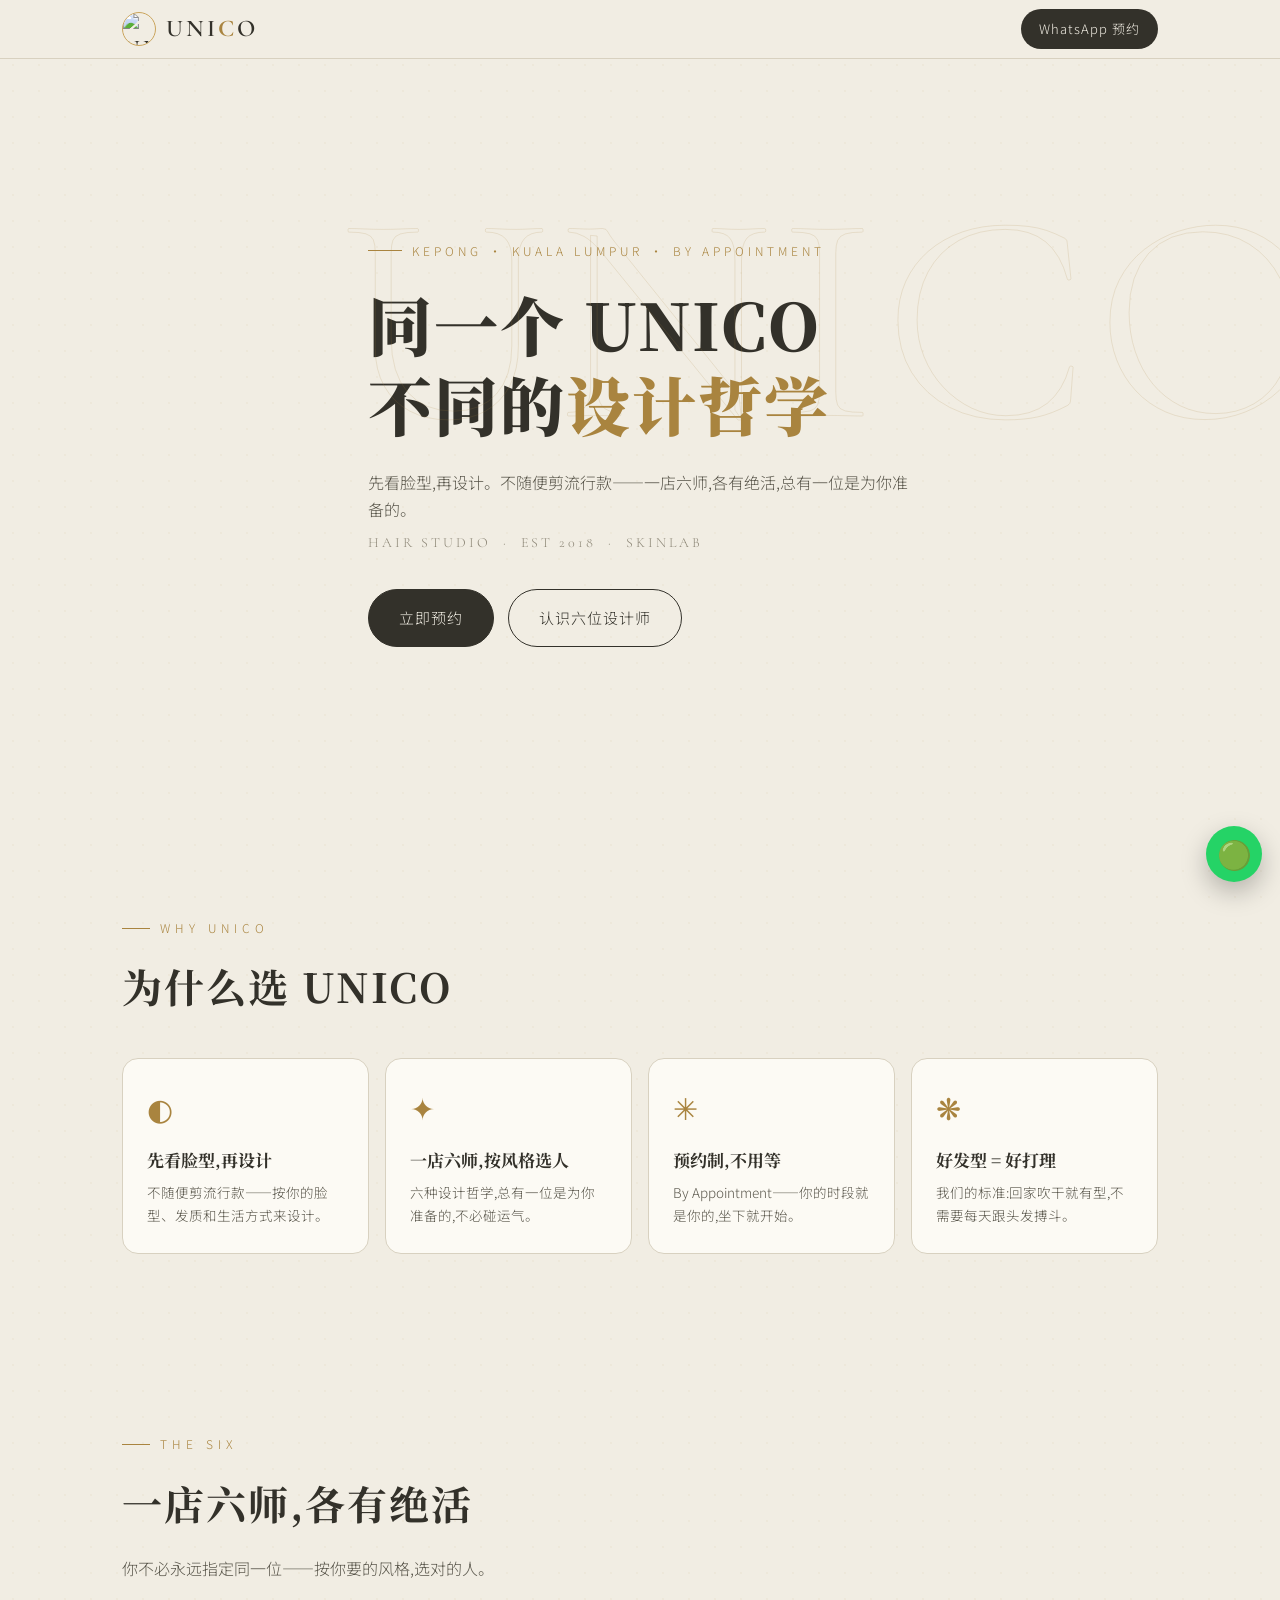
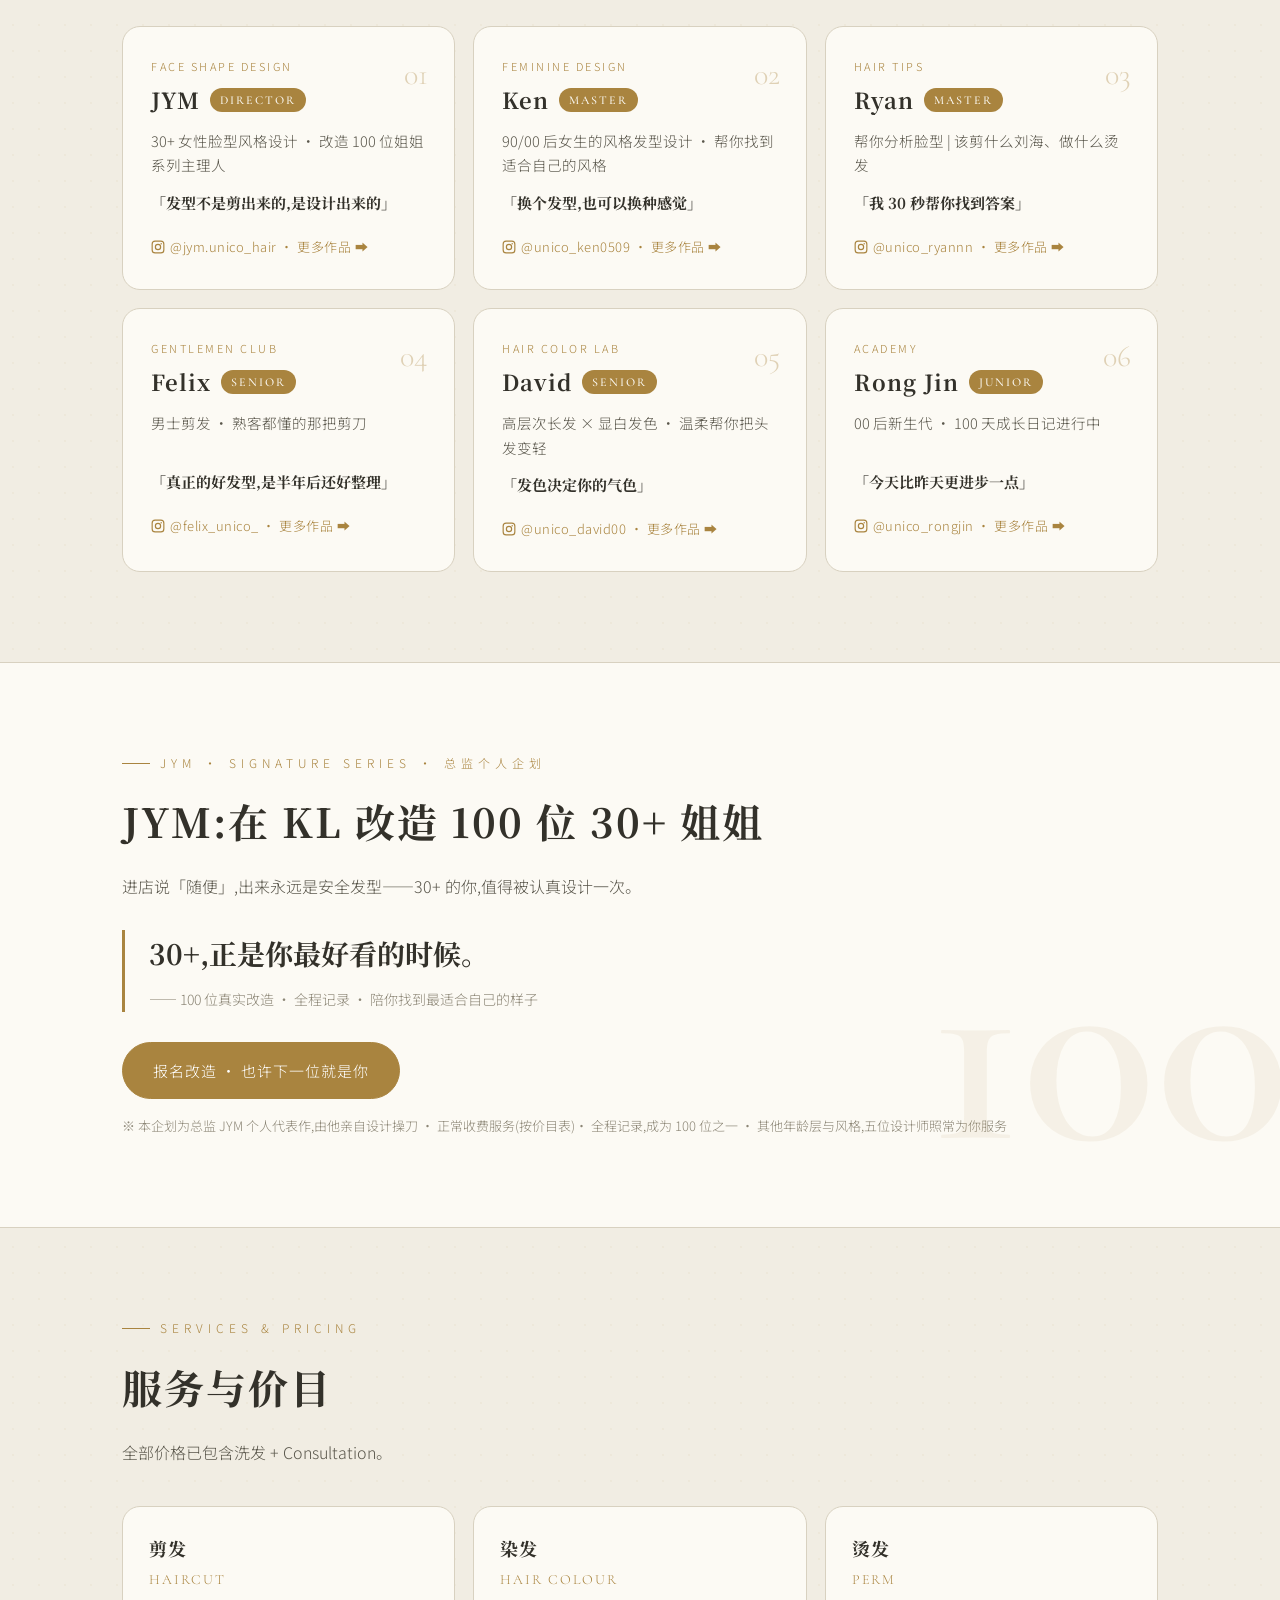
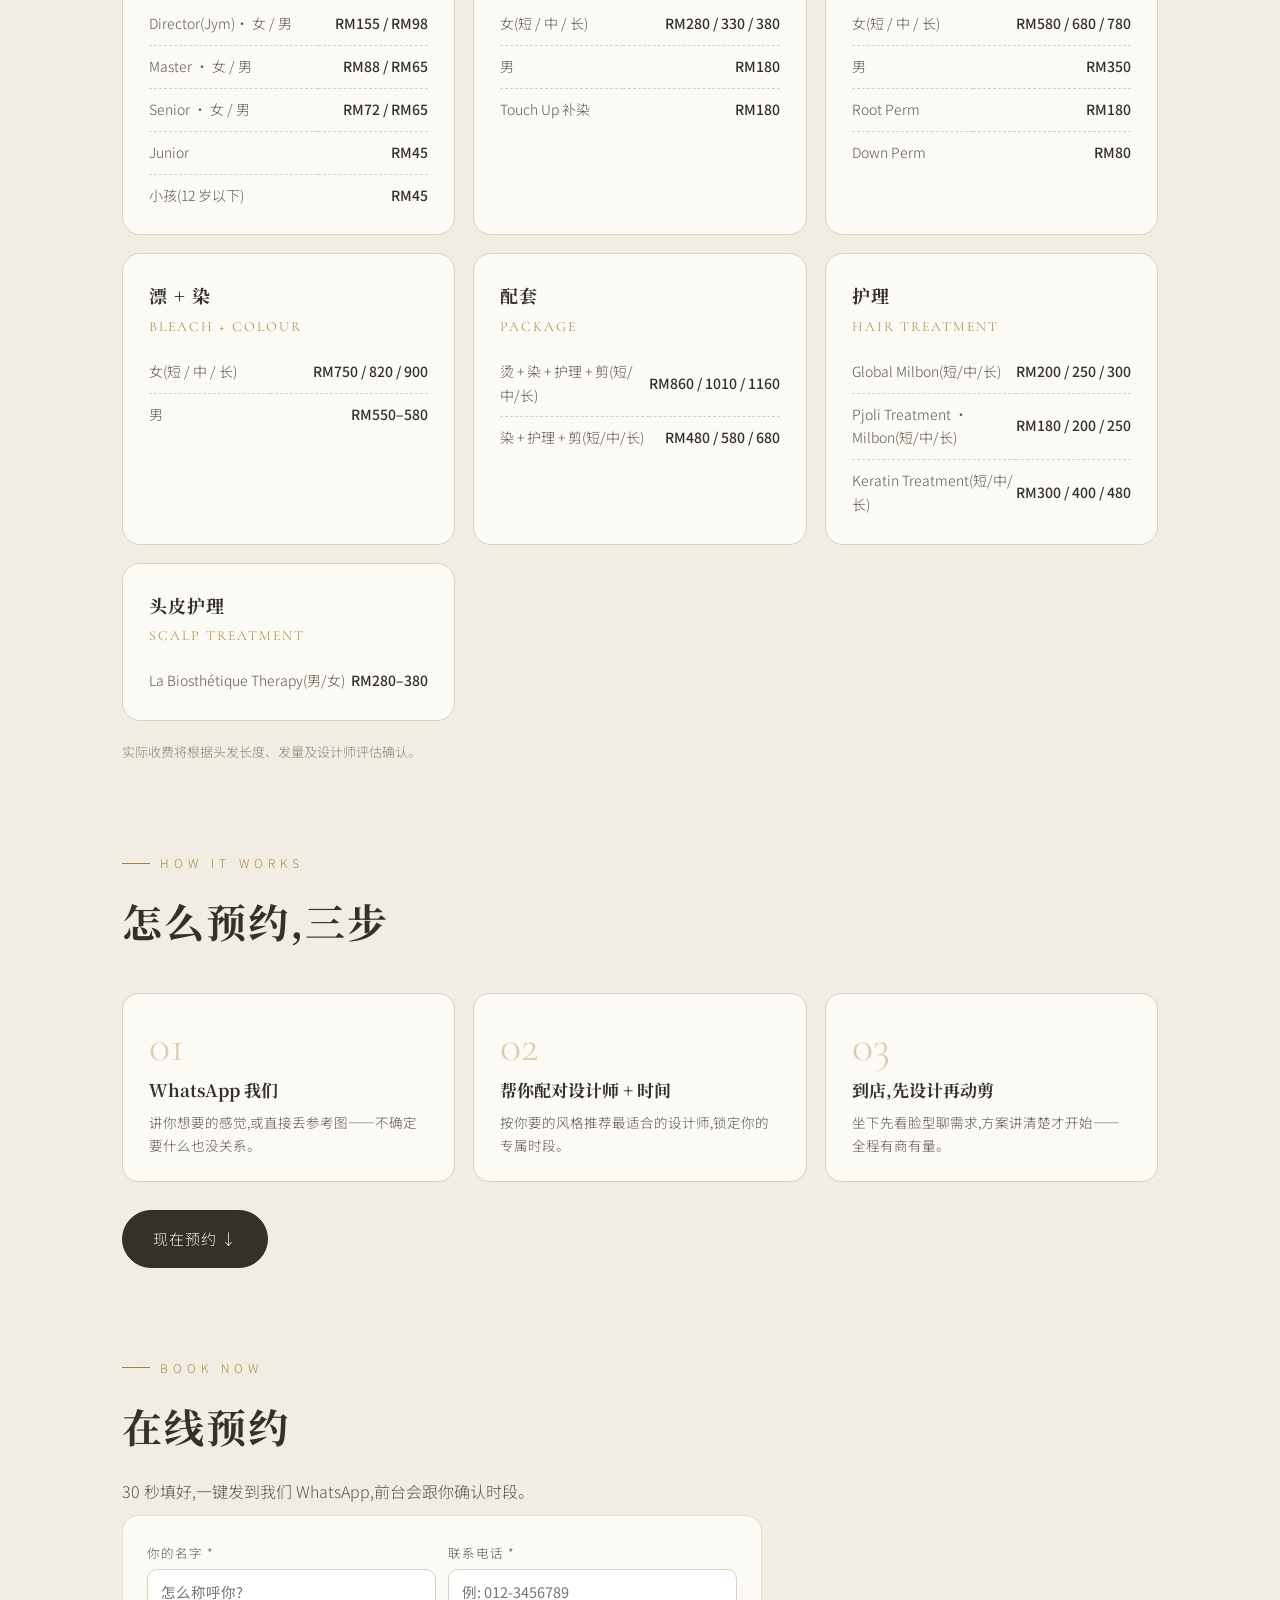
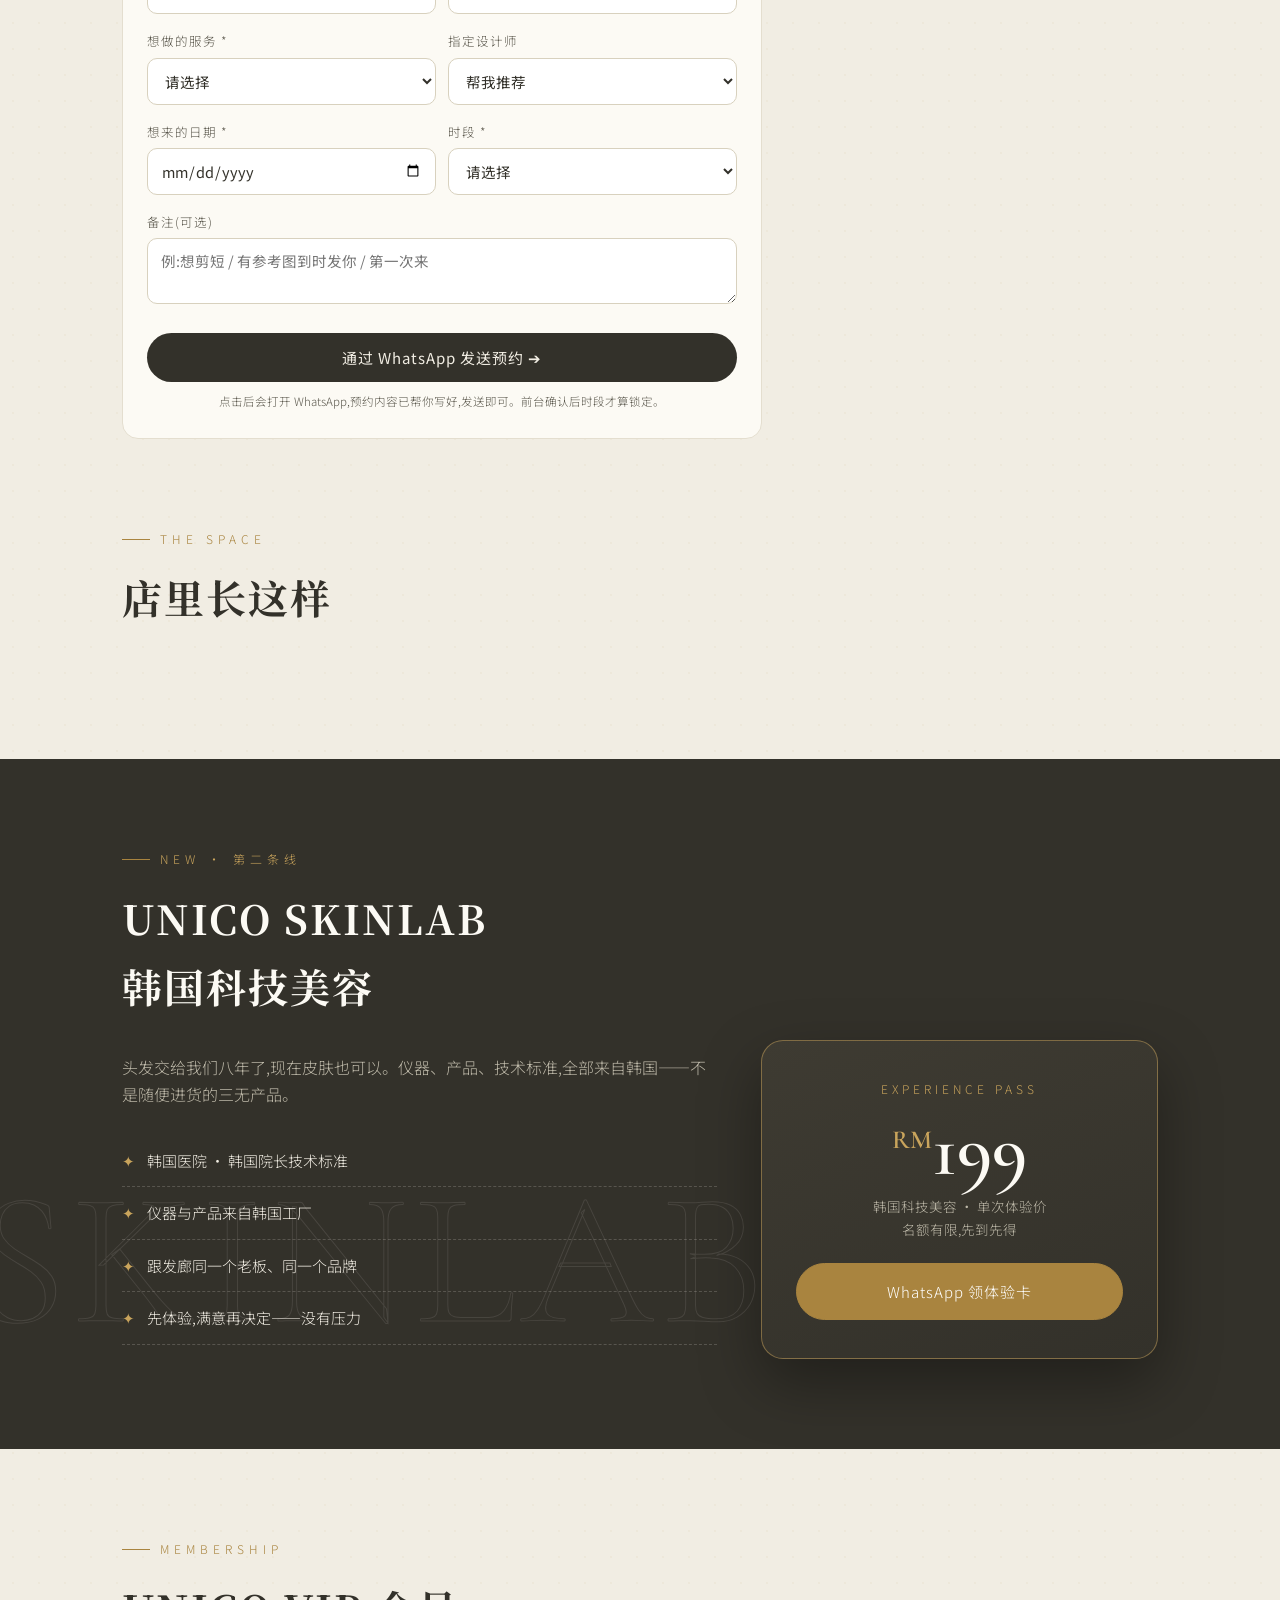
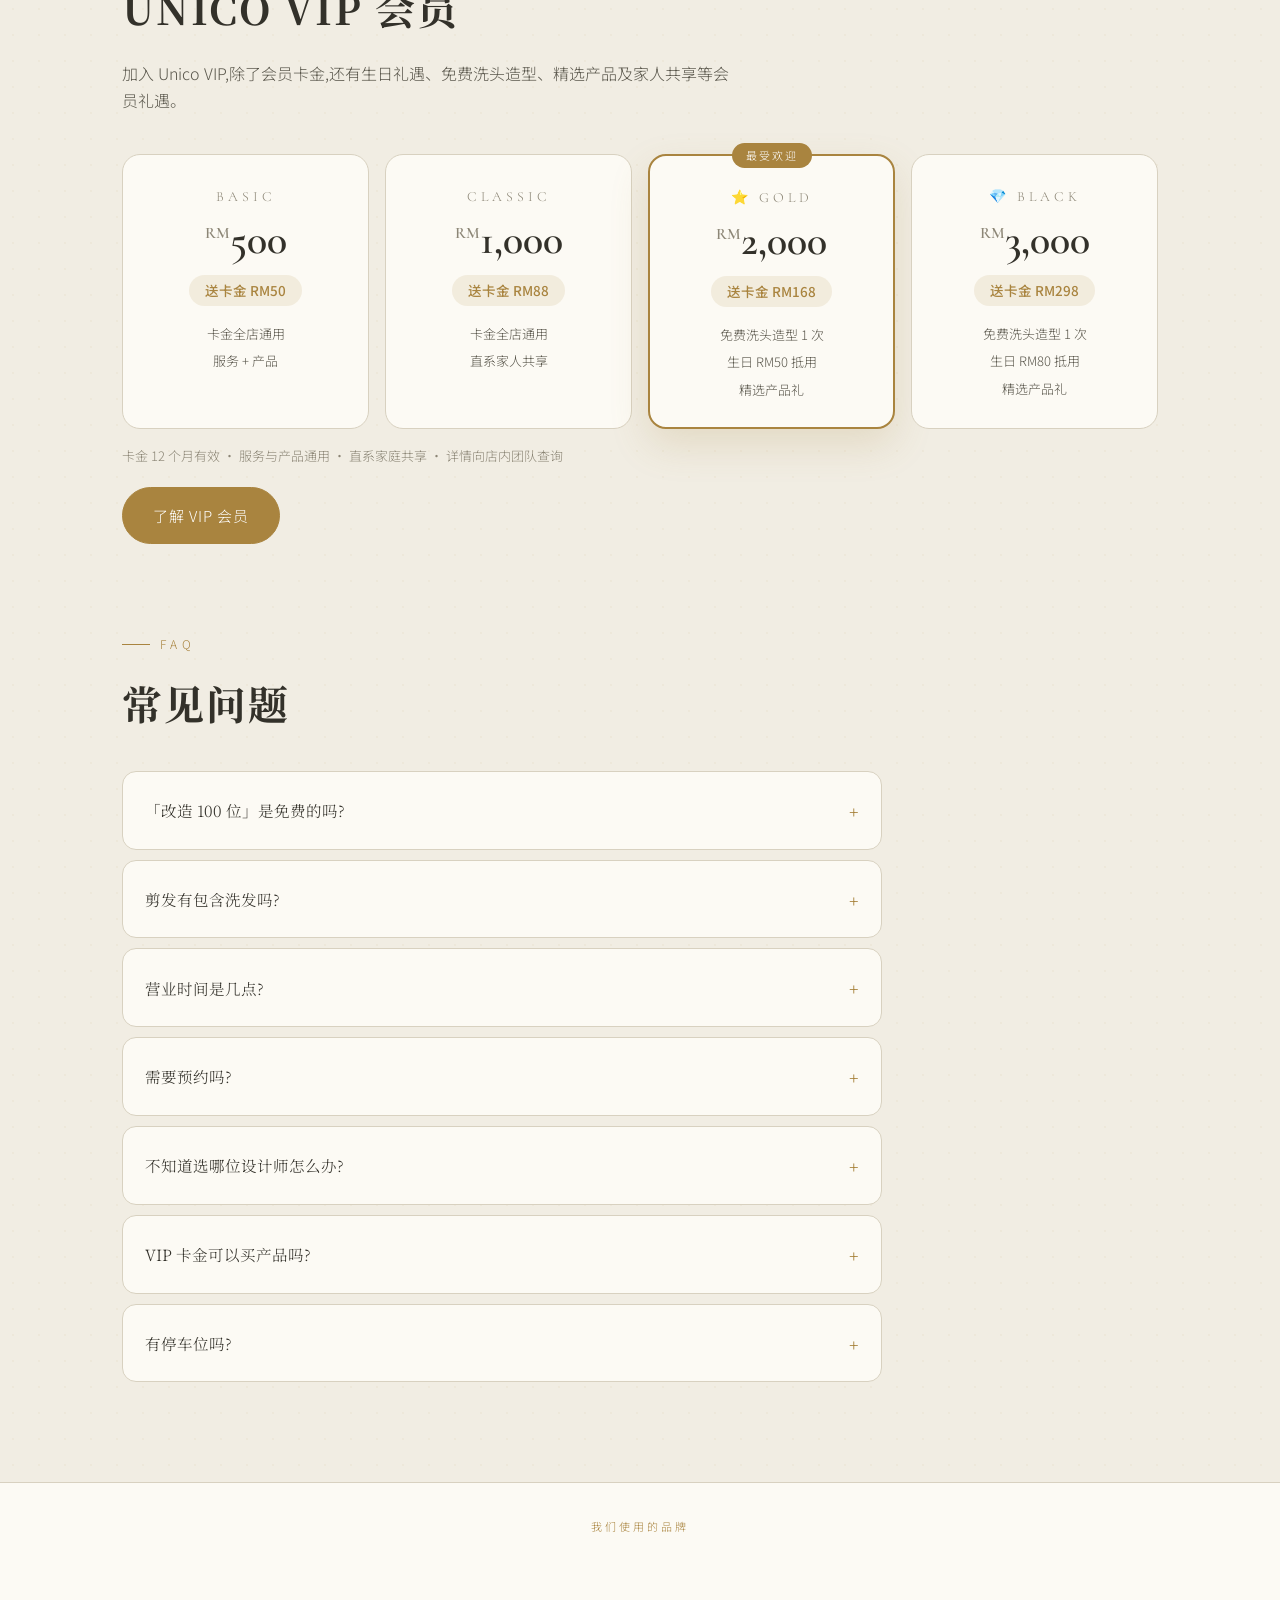
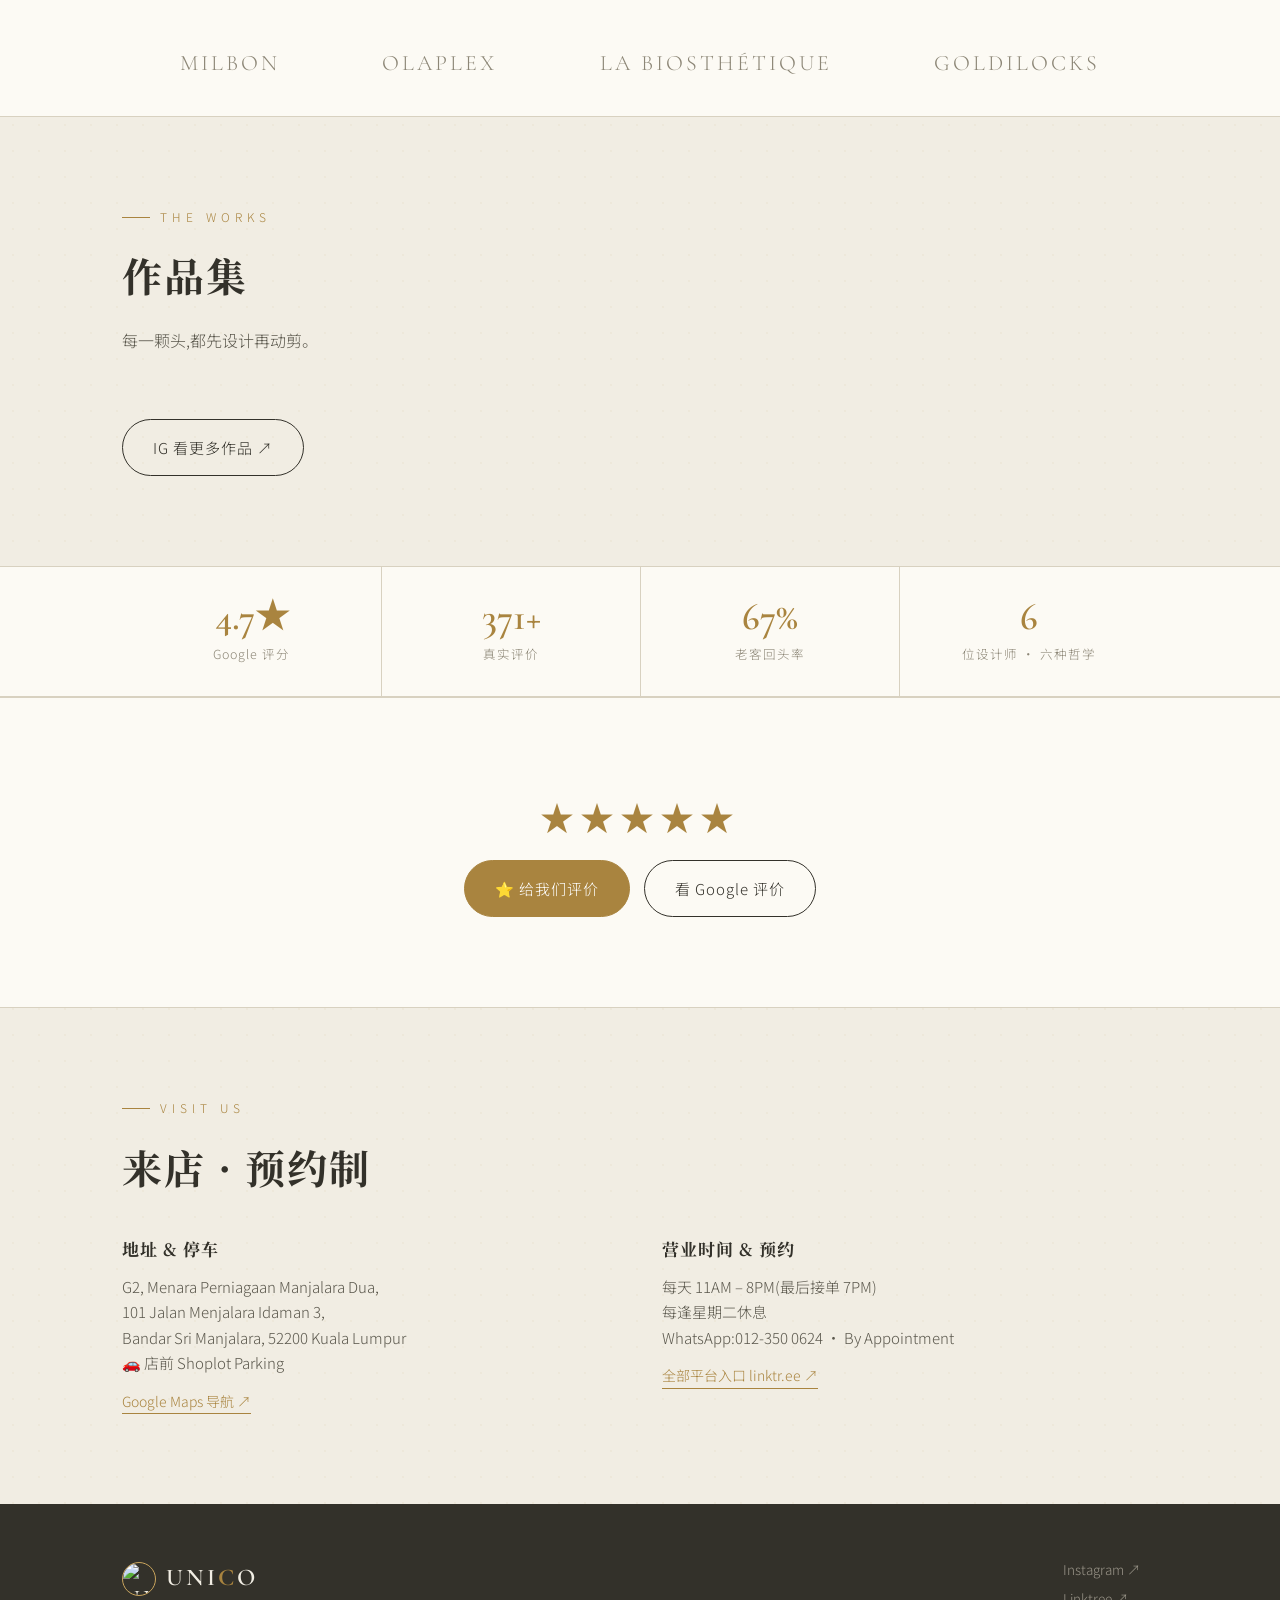
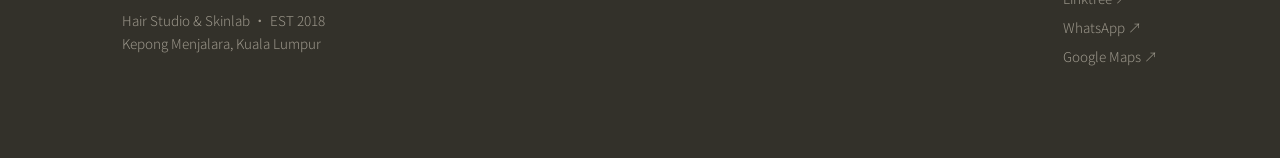
==== review/index.html @ acc08367 "Add review redirect page" ====
<!DOCTYPE html>
<html lang="zh">
<head>
<meta charset="UTF-8">
<meta name="viewport" content="width=device-width, initial-scale=1.0">
<title>UNICO Hair Studio | Kepong Menjalara Hair Salon · 脸型风格设计沙龙</title>
<meta name="description" content="Kepong Menjalara 预约制 Hair Salon——剪发、染发、烫发、头皮护理、脸型风格设计。一店六师·Google 4.7★ 371+ 评价·UNICO SKINLAB 韩国科技美容。WhatsApp 预约 012-350 0624。">
<link rel="canonical" href="https://unicohairkl.com/">
<meta property="og:type" content="website">
<meta property="og:title" content="UNICO Hair Studio · KL Kepong 脸型风格设计沙龙">
<meta property="og:description" content="Kepong Menjalara 预约制 Hair Salon·一店六师·先看脸型再设计。Google 4.7★ 371+ 评价。">
<meta property="og:url" content="https://unicohairkl.com/">
<meta property="og:image" content="https://unicohairkl.com/img/store.jpg">
<script type="application/ld+json">
{
  "@context": "https://schema.org",
  "@type": "HairSalon",
  "name": "UNICO Hair Studio (Kepong Menjalara)",
  "url": "https://unicohairkl.com/",
  "image": "https://unicohairkl.com/img/store.jpg",
  "telephone": "+60123500624",
  "priceRange": "RM45–RM1160",
  "address": {
    "@type": "PostalAddress",
    "streetAddress": "G2, Menara Perniagaan Manjalara Dua, 101 Jalan Menjalara Idaman 3, Bandar Sri Manjalara",
    "addressLocality": "Kuala Lumpur",
    "postalCode": "52200",
    "addressCountry": "MY"
  },
  "hasMap": "https://maps.google.com/?cid=4850923623820414612",
  "openingHoursSpecification": [
    {"@type": "OpeningHoursSpecification", "dayOfWeek": ["Monday","Wednesday","Thursday","Friday","Saturday","Sunday"], "opens": "11:00", "closes": "20:00"}
  ],
  "sameAs": [
    "https://instagram.com/unico_hairstudio",
    "https://linktr.ee/unicohairstudio",
    "https://www.facebook.com/profile.php?id=61580668403640"
  ]
}
</script>

<!-- Meta Pixel: jiajia / ID 2360374390980430 -->
<script>
!function(f,b,e,v,n,t,s)
{if(f.fbq)return;n=f.fbq=function(){n.callMethod?
n.callMethod.apply(n,arguments):n.queue.push(arguments)};
if(!f._fbq)f._fbq=n;n.push=n;n.loaded=!0;n.version='2.0';
n.queue=[];t=b.createElement(e);t.async=!0;
t.src=v;s=b.getElementsByTagName(e)[0];
s.parentNode.insertBefore(t,s)}(window,document,'script',
'https://connect.facebook.net/en_US/fbevents.js');
fbq('init','2360374390980430');
fbq('track','PageView');
</script>
<noscript><img loading="lazy" decoding="async" height="1" width="1" style="display:none"
src="https://www.facebook.com/tr?id=2360374390980430&ev=PageView&noscript=1"
alt=""></noscript>

<link rel="icon" type="image/png" href="img/logo.png">
<link rel="preconnect" href="https://fonts.googleapis.com">
<link href="https://fonts.googleapis.com/css2?family=Cormorant+Garamond:wght@400;500;600&family=Noto+Serif+SC:wght@500;700;900&family=Noto+Sans+SC:wght@300;400;500;700&display=swap" rel="stylesheet">
<style>
:root{
  --cream:#F1EDE3; --paper:#FCFAF4; --ink:#33312A; --ink2:#5A574C;
  --gold:#A9843F; --gold-l:#C9A45C; --terra:#B0672E; --plum:#7C3352;
  --line:#D8D1C0; --grey:#8C8676;
}
*{margin:0;padding:0;box-sizing:border-box}
html{scroll-behavior:smooth}
body{font-family:'Noto Sans SC',sans-serif;background:var(--cream);color:var(--ink);line-height:1.7;font-weight:300;
  background-image:radial-gradient(rgba(169,132,63,.05) 1px, transparent 1px);background-size:26px 26px}
.serif{font-family:'Noto Serif SC',serif}
.en{font-family:'Cormorant Garamond',serif}
a{color:inherit;text-decoration:none}
img{max-width:100%}
.wrap{max-width:1080px;margin:0 auto;padding:0 22px}

/* top bar */
.bar{position:fixed;top:0;left:0;right:0;z-index:50;background:rgba(241,237,227,.92);backdrop-filter:blur(8px);border-bottom:1px solid var(--line)}
.bar .wrap{display:flex;align-items:center;justify-content:space-between;height:58px}
.logo{display:flex;align-items:center;gap:10px;font-family:'Cormorant Garamond',serif;font-size:24px;letter-spacing:3px;font-weight:600}
.logo b{color:var(--gold)}
.logo img{width:34px;height:34px;border-radius:50%;border:1px solid var(--gold-l)}
.bar a.cta{background:var(--ink);color:var(--cream);padding:9px 18px;border-radius:999px;font-size:13px;letter-spacing:1px;transition:.2s}
.bar a.cta:hover{background:var(--gold);color:#fff}

/* hero */
.hero{min-height:92vh;display:flex;align-items:center;padding:120px 0 70px;position:relative;overflow:hidden}
.hero:before{content:"UNICO";position:absolute;right:-4%;top:8%;font-family:'Cormorant Garamond',serif;font-size:min(26vw,300px);
  color:transparent;-webkit-text-stroke:1px rgba(169,132,63,.16);letter-spacing:6px;pointer-events:none}
.kicker{display:inline-flex;align-items:center;gap:10px;font-size:12px;letter-spacing:4px;color:var(--gold);text-transform:uppercase;margin-bottom:22px}
.kicker:before{content:"";width:34px;height:1px;background:var(--gold)}
h1{font-family:'Noto Serif SC',serif;font-weight:900;font-size:clamp(34px,6.4vw,64px);line-height:1.25;letter-spacing:2px}
h1 em{font-style:normal;color:var(--gold);position:relative}
.hero p.sub{margin:26px 0 8px;font-size:16px;color:var(--ink2);max-width:34em}
.hero .est{font-family:'Cormorant Garamond',serif;letter-spacing:3px;color:var(--grey);font-size:14px;margin-bottom:34px}
.btns{display:flex;gap:14px;flex-wrap:wrap}
.btn{display:inline-flex;align-items:center;gap:8px;padding:15px 30px;border-radius:999px;font-size:15px;letter-spacing:1px;transition:.2s;border:1px solid var(--ink)}
.btn.solid{background:var(--ink);color:var(--cream)}
.btn.solid:hover{background:var(--gold);border-color:var(--gold);color:#fff;transform:translateY(-2px)}
.btn.ghost:hover{background:var(--ink);color:var(--cream)}
.btn.gold{background:var(--gold);border-color:var(--gold);color:#fff}
.btn.gold:hover{background:var(--terra);border-color:var(--terra);transform:translateY(-2px)}

/* stats */
.stats{border-top:1px solid var(--line);border-bottom:1px solid var(--line);background:var(--paper)}
.stats .wrap{display:grid;grid-template-columns:repeat(4,1fr);text-align:center}
.stat{padding:30px 8px}
.stat+.stat{border-left:1px solid var(--line)}
.stat b{display:block;font-family:'Cormorant Garamond',serif;font-size:38px;font-weight:600;color:var(--gold);line-height:1.1}
.stat span{font-size:12.5px;color:var(--grey);letter-spacing:1px}

/* sections */
section{padding:90px 0}
.sec-tag{font-size:12px;letter-spacing:5px;color:var(--gold);text-transform:uppercase;margin-bottom:14px;display:flex;align-items:center;gap:10px}
.sec-tag:before{content:"";width:28px;height:1px;background:var(--gold)}
h2{font-family:'Noto Serif SC',serif;font-weight:700;font-size:clamp(26px,4vw,40px);letter-spacing:2px;margin-bottom:18px}
.lead{color:var(--ink2);max-width:38em}

/* 100 challenge */
.challenge{background:var(--paper);border-top:1px solid var(--line);border-bottom:1px solid var(--line);position:relative;overflow:hidden}
.challenge:after{content:"100";position:absolute;right:-10px;bottom:-60px;font-family:'Cormorant Garamond',serif;font-size:280px;color:rgba(169,132,63,.08);font-weight:600;pointer-events:none}
.quote{font-family:'Noto Serif SC',serif;font-size:clamp(20px,3vw,28px);font-weight:700;line-height:1.7;border-left:3px solid var(--gold);padding-left:24px;margin:30px 0;max-width:30em}
.quote small{display:block;margin-top:10px;font-family:'Noto Sans SC',sans-serif;font-weight:300;font-size:14px;color:var(--grey)}

/* team */
.grid{display:grid;grid-template-columns:repeat(auto-fit,minmax(300px,1fr));gap:18px;margin-top:44px}
.card{background:var(--paper);border:1px solid var(--line);border-radius:18px;padding:30px 28px;position:relative;transition:.25s}
.card:hover{transform:translateY(-4px);box-shadow:0 14px 34px rgba(51,49,42,.10);border-color:var(--gold-l)}
.card .num{position:absolute;top:22px;right:26px;font-family:'Cormorant Garamond',serif;font-size:30px;color:rgba(169,132,63,.35)}
.card .lab{font-size:11px;letter-spacing:2.5px;color:var(--gold);text-transform:uppercase;margin-bottom:6px}
.card h3{font-family:'Noto Serif SC',serif;font-size:22px;letter-spacing:1px;margin-bottom:10px;display:flex;align-items:center;gap:10px}
.card h3 .role{font-family:'Cormorant Garamond',serif;font-size:12px;letter-spacing:2px;color:var(--paper);background:var(--gold);padding:2px 10px;border-radius:999px;font-weight:500}
.card p.say{font-size:14.5px;color:var(--ink2);min-height:3.2em}
.card .sig{font-family:'Noto Serif SC',serif;font-size:15px;font-weight:700;margin:12px 0 16px}
.card .sig:before{content:"「"}.card .sig:after{content:"」"}
.card a.ig{font-size:13px;color:var(--gold);letter-spacing:.5px;border-bottom:1px solid transparent}
.card a.ig:hover{border-color:var(--gold)}

/* skinlab */
.skinlab{background:var(--ink);color:var(--cream);position:relative;overflow:hidden}
.skinlab:before{content:"SKINLAB";position:absolute;left:-2%;bottom:4%;font-family:'Cormorant Garamond',serif;font-size:min(20vw,190px);color:transparent;-webkit-text-stroke:1px rgba(252,250,244,.10);letter-spacing:6px}
.skinlab .sec-tag{color:var(--gold-l)}
.skinlab h2{color:var(--paper)}
.skinlab .lead{color:#BDB8A8}
.sk-flex{display:grid;grid-template-columns:1.2fr .8fr;gap:44px;align-items:center;margin-top:20px}
.sk-points{list-style:none;margin-top:26px}
.sk-points li{padding:13px 0;border-bottom:1px dashed rgba(252,250,244,.18);font-size:15px;display:flex;gap:12px}
.sk-points li:before{content:"✦";color:var(--gold-l)}
.price-card{background:linear-gradient(160deg,#3E3B32,#33312A);border:1px solid rgba(201,164,92,.5);border-radius:22px;padding:38px 34px;text-align:center;box-shadow:0 24px 60px rgba(0,0,0,.35)}
.price-card .pc-tag{font-size:12px;letter-spacing:4px;color:var(--gold-l);text-transform:uppercase}
.price-card .price{font-family:'Cormorant Garamond',serif;font-size:76px;font-weight:600;color:var(--paper);line-height:1.1;margin:10px 0 2px}
.price-card .price sup{font-size:26px;color:var(--gold-l)}
.price-card p{font-size:13.5px;color:#BDB8A8;margin-bottom:22px}
.price-card .btn{border-color:var(--gold);width:100%;justify-content:center}

/* reviews */
.review-band{background:var(--paper);border-top:1px solid var(--line);border-bottom:1px solid var(--line);text-align:center}
.stars{color:var(--gold);font-size:26px;letter-spacing:6px;margin-bottom:10px}
.review-band .en{font-size:15px;color:var(--grey)}

/* visit */
.visit .grid2{display:grid;grid-template-columns:1fr 1fr;gap:44px;margin-top:34px}
.visit h4{font-family:'Noto Serif SC',serif;font-size:17px;margin-bottom:10px;letter-spacing:1px}
.visit p{color:var(--ink2);font-size:15px}
.visit .map-link{display:inline-block;margin-top:14px;color:var(--gold);border-bottom:1px solid var(--gold);font-size:14px}

/* footer */
footer{background:var(--ink);color:#9B968A;padding:54px 0 90px;font-size:13.5px}
footer .wrap{display:flex;justify-content:space-between;gap:24px;flex-wrap:wrap}
footer .logo{color:var(--cream);margin-bottom:10px}
footer a:hover{color:var(--gold-l)}
footer .soc{display:flex;flex-direction:column;gap:6px}

/* floating whatsapp */
.wa-float{position:fixed;right:18px;bottom:18px;z-index:60;background:#25D366;color:#fff;width:56px;height:56px;border-radius:50%;
  display:flex;align-items:center;justify-content:center;font-size:28px;box-shadow:0 10px 26px rgba(0,0,0,.25);transition:.2s}
.wa-float:hover{transform:scale(1.08)}

/* photos */
.hero-shot{margin-top:44px;border-radius:22px;overflow:hidden;border:1px solid var(--line);box-shadow:0 24px 60px rgba(51,49,42,.16);max-height:440px}
.hero-shot img{width:100%;height:100%;object-fit:cover;display:block}
.avatar{width:84px;height:84px;border-radius:50%;object-fit:cover;border:2px solid var(--gold-l);margin-bottom:14px;display:block}
.gallery{display:grid;grid-template-columns:repeat(auto-fit,minmax(240px,1fr));gap:14px;margin-top:38px}
.gallery figure{border-radius:16px;overflow:hidden;border:1px solid var(--line);aspect-ratio:4/3;background:var(--paper)}
.gallery.works{grid-template-columns:repeat(auto-fit,minmax(200px,1fr))}
.gallery.works figure{aspect-ratio:3/4}
.gallery img{width:100%;height:100%;object-fit:cover;display:block;transition:.4s}
.gallery figure:hover img{transform:scale(1.05)}

/* usp */
.usp-grid{display:grid;grid-template-columns:repeat(auto-fit,minmax(220px,1fr));gap:16px;margin-top:38px}
.usp{background:var(--paper);border:1px solid var(--line);border-radius:16px;padding:26px 24px}
.usp b{display:block;font-family:'Noto Serif SC',serif;font-size:17px;margin:10px 0 6px}
.usp .ico{font-family:'Cormorant Garamond',serif;font-size:30px;color:var(--gold)}
.usp p{font-size:13.5px;color:var(--ink2)}

/* price */
.pgrid{display:grid;grid-template-columns:repeat(auto-fit,minmax(280px,1fr));gap:18px;margin-top:40px}
.pcardx{background:var(--paper);border:1px solid var(--line);border-radius:18px;padding:26px 26px 18px}
.pcardx h3{font-family:'Noto Serif SC',serif;font-size:18px;letter-spacing:1px;margin-bottom:4px}
.pcardx .en2{font-family:'Cormorant Garamond',serif;color:var(--gold);font-size:14px;letter-spacing:2px;margin-bottom:12px}
.pcardx table{width:100%;border-collapse:collapse;font-size:14px}
.pcardx td{padding:9px 0;border-bottom:1px dashed var(--line);color:var(--ink2)}
.pcardx td:last-child{text-align:right;color:var(--ink);font-weight:500;white-space:nowrap}
.pcardx tr:last-child td{border-bottom:none}
.pnote{margin-top:20px;font-size:13px;color:var(--grey)}

/* steps */
.steps{display:grid;grid-template-columns:repeat(auto-fit,minmax(240px,1fr));gap:18px;margin-top:38px}
.step{position:relative;background:var(--paper);border:1px solid var(--line);border-radius:16px;padding:30px 26px 24px}
.step .n{font-family:'Cormorant Garamond',serif;font-size:44px;color:rgba(169,132,63,.4);line-height:1;margin-bottom:8px}
.step b{display:block;font-family:'Noto Serif SC',serif;font-size:17px;margin-bottom:6px}
.step p{font-size:13.5px;color:var(--ink2)}

/* vip */
.vip-table{width:100%;border-collapse:collapse;margin-top:34px;background:var(--paper);border:1px solid var(--line);border-radius:18px;overflow:hidden;font-size:14.5px}
.vip-table th{background:var(--ink);color:var(--cream);padding:14px 12px;font-weight:500;letter-spacing:1px;font-size:13.5px}
.vip-table td{padding:14px 14px;border-bottom:1px solid var(--line);text-align:center;color:var(--ink2)}
.vip-table td:last-child,.vip-table th:last-child{text-align:left;width:46%}
.vip-table td:nth-child(-n+3){white-space:nowrap}
.vip-table td:first-child{font-family:'Noto Serif SC',serif;color:var(--ink);font-weight:700}
.vip-table tr:last-child td{border-bottom:none}
.vip-table .hot{background:rgba(169,132,63,.08)}
.vip-note{margin-top:16px;font-size:13px;color:var(--grey)}

/* vip cards */
.vip-grid{display:grid;grid-template-columns:repeat(auto-fit,minmax(225px,1fr));gap:16px;margin-top:40px}
.vcard{background:var(--paper);border:1px solid var(--line);border-radius:18px;padding:30px 22px 24px;text-align:center;position:relative;transition:.25s}
.vcard:hover{transform:translateY(-4px)}
.vcard.hot{border:2px solid var(--gold);box-shadow:0 16px 38px rgba(169,132,63,.18)}
.vcard .tag-hot{position:absolute;top:-13px;left:50%;transform:translateX(-50%);background:var(--gold);color:#fff;font-size:11px;letter-spacing:2px;padding:3px 14px;border-radius:999px;white-space:nowrap}
.vcard .tier{font-family:'Cormorant Garamond',serif;letter-spacing:4px;font-size:14px;color:var(--grey)}
.vcard .amt{font-family:'Cormorant Garamond',serif;font-size:42px;font-weight:600;line-height:1.2;margin:6px 0 0}
.vcard .amt sup{font-size:16px;color:var(--grey)}
.vcard .bonus{display:inline-block;background:rgba(169,132,63,.12);color:var(--gold);border-radius:999px;padding:4px 16px;font-size:13.5px;font-weight:500;margin:10px 0 14px}
.vcard ul{list-style:none;font-size:13px;color:var(--ink2);line-height:2.1}

/* faq */
.faq{max-width:760px;margin-top:34px}
.faq details{background:var(--paper);border:1px solid var(--line);border-radius:14px;margin-bottom:10px;padding:0 22px}
.faq summary{cursor:pointer;list-style:none;padding:18px 0;font-family:'Noto Serif SC',serif;font-size:15.5px;display:flex;justify-content:space-between;align-items:center}
.faq summary:after{content:"+";font-family:'Cormorant Garamond',serif;font-size:24px;color:var(--gold);transition:.2s}
.faq details[open] summary:after{transform:rotate(45deg)}
.faq details p{padding:0 0 18px;font-size:14px;color:var(--ink2)}

/* brands */
.brands{border-top:1px solid var(--line);border-bottom:1px solid var(--line);background:var(--paper);padding:34px 0}
.brands .wrap{display:flex;justify-content:center;gap:8vw;flex-wrap:wrap;align-items:center}
.brands span{font-family:'Cormorant Garamond',serif;font-size:22px;letter-spacing:3px;color:var(--grey)}
.brands .lbl{width:100%;text-align:center;font-size:11px;letter-spacing:3px;color:var(--gold);text-transform:uppercase;margin-bottom:6px;font-family:'Noto Sans SC',sans-serif}

/* reveal animation */
.rv{opacity:0;transform:translateY(26px);transition:opacity .7s ease,transform .7s ease}
.rv.in{opacity:1;transform:none}

@media (max-width:760px){
  .stats .wrap{grid-template-columns:repeat(2,1fr)}
  .stat:nth-child(3){border-left:none}
  .stat{border-top:1px solid var(--line)}
  .stat:nth-child(-n+2){border-top:none}
  .sk-flex{grid-template-columns:1fr}
  .visit .grid2{grid-template-columns:1fr}
  section{padding:64px 0}
}
</style>
<script type="application/ld+json">
{"@context":"https://schema.org","@type":"FAQPage","mainEntity":[
{"@type":"Question","name":"「改造 100 位」是免费的吗?","acceptedAnswer":{"@type":"Answer","text":"不是免费。这是 JYM 总监亲自设计操刀的付费改造,按价目表收费,全过程会被记录。"}},
{"@type":"Question","name":"剪发有包含洗发吗?","acceptedAnswer":{"@type":"Answer","text":"有,全部价格都包含洗发和 Consultation。"}},
{"@type":"Question","name":"营业时间是几点?","acceptedAnswer":{"@type":"Answer","text":"每天 11AM–8PM(最后接单 7PM),每逢星期二休息。"}},
{"@type":"Question","name":"需要预约吗?","acceptedAnswer":{"@type":"Answer","text":"建议预约,不用久等,也方便安排最适合的设计师。WhatsApp 012-350 0624。"}},
{"@type":"Question","name":"VIP 卡金可以买产品吗?","acceptedAnswer":{"@type":"Answer","text":"可以,服务和产品都能用(产品原价)。"}},
{"@type":"Question","name":"有停车位吗?","acceptedAnswer":{"@type":"Answer","text":"有,店门口 Shoplot Parking。"}}
]}
</script>
</head>
<body>

<nav class="bar">
  <div class="wrap">
    <div class="logo"><img src="img/logo.png" alt="UNICO"><span>UNI<b>C</b>O</span></div>
    <a class="cta" href="https://wa.me/60123500624?text=Hi%20Unico%2C%20%E6%88%91%E6%83%B3%E9%A2%84%E7%BA%A6" target="_blank">WhatsApp 预约</a>
  </div>
</nav>

<header class="hero">
  <div class="wrap">
    <div class="kicker rv">Kepong · Kuala Lumpur · By Appointment</div>
    <h1 class="rv">同一个 UNICO<br>不同的<em>设计哲学</em></h1>
    <p class="sub rv">先看脸型,再设计。不随便剪流行款——一店六师,各有绝活,总有一位是为你准备的。</p>
    <div class="est rv">HAIR STUDIO &nbsp;·&nbsp; EST 2018 &nbsp;·&nbsp; SKINLAB</div>
    <div class="btns rv">
      <a class="btn solid" href="#booking">立即预约</a>
      <a class="btn ghost" href="#team">认识六位设计师</a>
    </div>
    <div class="hero-shot rv"><img src="img/store.jpg" alt="Unico Hair Studio 店面" onerror="this.parentElement.remove()"></div>
  </div>
</header>


<section>
  <div class="wrap">
    <div class="sec-tag rv">Why Unico</div>
    <h2 class="rv">为什么选 UNICO</h2>
    <div class="usp-grid">
      <div class="usp rv"><div class="ico">◐</div><b>先看脸型,再设计</b><p>不随便剪流行款——按你的脸型、发质和生活方式来设计。</p></div>
      <div class="usp rv"><div class="ico">✦</div><b>一店六师,按风格选人</b><p>六种设计哲学,总有一位是为你准备的,不必碰运气。</p></div>
      <div class="usp rv"><div class="ico">✳</div><b>预约制,不用等</b><p>By Appointment——你的时段就是你的,坐下就开始。</p></div>
      <div class="usp rv"><div class="ico">❋</div><b>好发型 = 好打理</b><p>我们的标准:回家吹干就有型,不需要每天跟头发搏斗。</p></div>
    </div>
  </div>
</section>


<section id="team">
  <div class="wrap">
    <div class="sec-tag rv">The Six</div>
    <h2 class="rv">一店六师,各有绝活</h2>
    <p class="lead rv">你不必永远指定同一位——按你要的风格,选对的人。</p>
    <div class="grid">
      <div class="card rv"><div class="num">01</div><img loading="lazy" decoding="async" class="avatar" src="img/jym.jpg" alt="jym" onerror="this.remove()"><div class="lab">Face Shape Design</div><h3>JYM <span class="role">DIRECTOR</span></h3>
        <p class="say">30+ 女性脸型风格设计 · 改造 100 位姐姐系列主理人</p>
        <div class="sig">发型不是剪出来的,是设计出来的</div>
        <a class="ig" href="https://www.instagram.com/jym.unico_hair/" target="_blank"><svg width="14" height="14" viewBox="0 0 24 24" fill="none" stroke="currentColor" stroke-width="2" style="vertical-align:-2px;margin-right:5px"><rect x="2" y="2" width="20" height="20" rx="5"/><circle cx="12" cy="12" r="4.5"/><circle cx="17.5" cy="6.5" r="1.2" fill="currentColor" stroke="none"/></svg>@jym.unico_hair · 更多作品 ➡</a></div>
      <div class="card rv"><div class="num">02</div><img loading="lazy" decoding="async" class="avatar" src="img/ken.jpg" alt="ken" onerror="this.remove()"><div class="lab">Feminine Design</div><h3>Ken <span class="role">MASTER</span></h3>
        <p class="say">90/00 后女生的风格发型设计 · 帮你找到适合自己的风格</p>
        <div class="sig">换个发型,也可以换种感觉</div>
        <a class="ig" href="https://instagram.com/unico_ken0509" target="_blank"><svg width="14" height="14" viewBox="0 0 24 24" fill="none" stroke="currentColor" stroke-width="2" style="vertical-align:-2px;margin-right:5px"><rect x="2" y="2" width="20" height="20" rx="5"/><circle cx="12" cy="12" r="4.5"/><circle cx="17.5" cy="6.5" r="1.2" fill="currentColor" stroke="none"/></svg>@unico_ken0509 · 更多作品 ➡</a></div>
      <div class="card rv"><div class="num">03</div><img loading="lazy" decoding="async" class="avatar" src="img/ryan.jpg" alt="ryan" onerror="this.remove()"><div class="lab">Hair Tips</div><h3>Ryan <span class="role">MASTER</span></h3>
        <p class="say">帮你分析脸型 | 该剪什么刘海、做什么烫发</p>
        <div class="sig">我 30 秒帮你找到答案</div>
        <a class="ig" href="https://instagram.com/unico_ryannn" target="_blank"><svg width="14" height="14" viewBox="0 0 24 24" fill="none" stroke="currentColor" stroke-width="2" style="vertical-align:-2px;margin-right:5px"><rect x="2" y="2" width="20" height="20" rx="5"/><circle cx="12" cy="12" r="4.5"/><circle cx="17.5" cy="6.5" r="1.2" fill="currentColor" stroke="none"/></svg>@unico_ryannn · 更多作品 ➡</a></div>
      <div class="card rv"><div class="num">04</div><img loading="lazy" decoding="async" class="avatar" src="img/felix.jpg" alt="felix" onerror="this.remove()"><div class="lab">Gentlemen Club</div><h3>Felix <span class="role">SENIOR</span></h3>
        <p class="say">男士剪发 · 熟客都懂的那把剪刀</p>
        <div class="sig">真正的好发型,是半年后还好整理</div>
        <a class="ig" href="https://instagram.com/felix_unico_" target="_blank"><svg width="14" height="14" viewBox="0 0 24 24" fill="none" stroke="currentColor" stroke-width="2" style="vertical-align:-2px;margin-right:5px"><rect x="2" y="2" width="20" height="20" rx="5"/><circle cx="12" cy="12" r="4.5"/><circle cx="17.5" cy="6.5" r="1.2" fill="currentColor" stroke="none"/></svg>@felix_unico_ · 更多作品 ➡</a></div>
      <div class="card rv"><div class="num">05</div><img loading="lazy" decoding="async" class="avatar" src="img/david.jpg" alt="david" onerror="this.remove()"><div class="lab">Hair Color Lab</div><h3>David <span class="role">SENIOR</span></h3>
        <p class="say">高层次长发 × 显白发色 · 温柔帮你把头发变轻</p>
        <div class="sig">发色决定你的气色</div>
        <a class="ig" href="https://www.instagram.com/unico_david00/" target="_blank"><svg width="14" height="14" viewBox="0 0 24 24" fill="none" stroke="currentColor" stroke-width="2" style="vertical-align:-2px;margin-right:5px"><rect x="2" y="2" width="20" height="20" rx="5"/><circle cx="12" cy="12" r="4.5"/><circle cx="17.5" cy="6.5" r="1.2" fill="currentColor" stroke="none"/></svg>@unico_david00 · 更多作品 ➡</a></div>
      <div class="card rv"><div class="num">06</div><img loading="lazy" decoding="async" class="avatar" src="img/rongjin.jpg" alt="rongjin" onerror="this.remove()"><div class="lab">Academy</div><h3>Rong Jin <span class="role">JUNIOR</span></h3>
        <p class="say">00 后新生代 · 100 天成长日记进行中</p>
        <div class="sig">今天比昨天更进步一点</div>
        <a class="ig" href="https://instagram.com/unico_rongjin" target="_blank"><svg width="14" height="14" viewBox="0 0 24 24" fill="none" stroke="currentColor" stroke-width="2" style="vertical-align:-2px;margin-right:5px"><rect x="2" y="2" width="20" height="20" rx="5"/><circle cx="12" cy="12" r="4.5"/><circle cx="17.5" cy="6.5" r="1.2" fill="currentColor" stroke="none"/></svg>@unico_rongjin · 更多作品 ➡</a></div>
    </div>
  </div>
</section>

<section class="challenge">
  <div class="wrap">
    <div class="sec-tag rv">JYM · Signature Series · 总监个人企划</div>
    <h2 class="rv">JYM:在 KL 改造 100 位 30+ 姐姐</h2>
    <p class="lead rv">进店说「随便」,出来永远是安全发型——30+ 的你,值得被认真设计一次。</p>
    <div class="quote rv">30+,正是你最好看的时候。<small>—— 100 位真实改造 · 全程记录 · 陪你找到最适合自己的样子</small></div>
    <a class="btn gold rv" href="https://wa.me/60123500624?text=%E6%88%91%E8%A6%81%E6%94%B9%E9%80%A0" target="_blank">报名改造 · 也许下一位就是你</a>
    <p class="rv" style="margin-top:16px;font-size:13px;color:var(--grey)">※ 本企划为总监 JYM 个人代表作,由他亲自设计操刀 · 正常收费服务(按价目表)· 全程记录,成为 100 位之一 · 其他年龄层与风格,五位设计师照常为你服务</p>
  </div>
</section>

<section id="price">
  <div class="wrap">
    <div class="sec-tag rv">Services & Pricing</div>
    <h2 class="rv">服务与价目</h2>
    <p class="lead rv">全部价格已包含洗发 + Consultation。</p>
    <div class="pgrid">
      <div class="pcardx rv"><h3>剪发</h3><div class="en2">HAIRCUT</div>
        <table>
          <tr><td>Director(Jym)· 女 / 男</td><td>RM155 / RM98</td></tr>
          <tr><td>Master · 女 / 男</td><td>RM88 / RM65</td></tr>
          <tr><td>Senior · 女 / 男</td><td>RM72 / RM65</td></tr>
          <tr><td>Junior</td><td>RM45</td></tr>
          <tr><td>小孩(12 岁以下)</td><td>RM45</td></tr>
        </table></div>
      <div class="pcardx rv"><h3>染发</h3><div class="en2">HAIR COLOUR</div>
        <table>
          <tr><td>女(短 / 中 / 长)</td><td>RM280 / 330 / 380</td></tr>
          <tr><td>男</td><td>RM180</td></tr>
          <tr><td>Touch Up 补染</td><td>RM180</td></tr>
        </table></div>
      <div class="pcardx rv"><h3>烫发</h3><div class="en2">PERM</div>
        <table>
          <tr><td>女(短 / 中 / 长)</td><td>RM580 / 680 / 780</td></tr>
          <tr><td>男</td><td>RM350</td></tr>
          <tr><td>Root Perm</td><td>RM180</td></tr>
          <tr><td>Down Perm</td><td>RM80</td></tr>
        </table></div>
      <div class="pcardx rv"><h3>漂 + 染</h3><div class="en2">BLEACH + COLOUR</div>
        <table>
          <tr><td>女(短 / 中 / 长)</td><td>RM750 / 820 / 900</td></tr>
          <tr><td>男</td><td>RM550–580</td></tr>
        </table></div>
      <div class="pcardx rv"><h3>配套</h3><div class="en2">PACKAGE</div>
        <table>
          <tr><td>烫 + 染 + 护理 + 剪(短/中/长)</td><td>RM860 / 1010 / 1160</td></tr>
          <tr><td>染 + 护理 + 剪(短/中/长)</td><td>RM480 / 580 / 680</td></tr>
        </table></div>
      <div class="pcardx rv"><h3>护理</h3><div class="en2">HAIR TREATMENT</div>
        <table>
          <tr><td>Global Milbon(短/中/长)</td><td>RM200 / 250 / 300</td></tr>
          <tr><td>Pjoli Treatment · Milbon(短/中/长)</td><td>RM180 / 200 / 250</td></tr>
          <tr><td>Keratin Treatment(短/中/长)</td><td>RM300 / 400 / 480</td></tr>
        </table></div>
      <div class="pcardx rv"><h3>头皮护理</h3><div class="en2">SCALP TREATMENT</div>
        <table>
          <tr><td>La Biosthétique Therapy(男/女)</td><td>RM280–380</td></tr>
        </table></div>
    </div>
    <p class="pnote rv">实际收费将根据头发长度、发量及设计师评估确认。</p>
  </div>
</section>

<section style="padding-top:0">
  <div class="wrap">
    <div class="sec-tag rv">How It Works</div>
    <h2 class="rv">怎么预约,三步</h2>
    <div class="steps">
      <div class="step rv"><div class="n">01</div><b>WhatsApp 我们</b><p>讲你想要的感觉,或直接丢参考图——不确定要什么也没关系。</p></div>
      <div class="step rv"><div class="n">02</div><b>帮你配对设计师 + 时间</b><p>按你要的风格推荐最适合的设计师,锁定你的专属时段。</p></div>
      <div class="step rv"><div class="n">03</div><b>到店,先设计再动剪</b><p>坐下先看脸型聊需求,方案讲清楚才开始——全程有商有量。</p></div>
    </div>
    <p class="rv" style="margin-top:28px"><a class="btn solid" href="#booking">现在预约 ↓</a></p>
  </div>
</section>

<section style="padding-top:0" id="booking">
  <div class="wrap">
    <div class="sec-tag rv">Book Now</div>
    <h2 class="rv">在线预约</h2>
    <p class="lead rv">30 秒填好,一键发到我们 WhatsApp,前台会跟你确认时段。</p>
    <style>
      .bkform{max-width:640px;background:var(--paper);border:1px solid #E4DECF;border-radius:16px;padding:26px 24px;margin-top:10px}
      .bkform .fld{margin-bottom:16px}
      .bkform label{display:block;font-size:12.5px;letter-spacing:1px;color:var(--ink2);margin-bottom:6px}
      .bkform input,.bkform select,.bkform textarea{width:100%;padding:11px 13px;border:1px solid #D8D1BE;border-radius:10px;background:#fff;font-family:inherit;font-size:14.5px;color:var(--ink)}
      .bkform input:focus,.bkform select:focus,.bkform textarea:focus{outline:none;border-color:var(--gold)}
      .bkform .row2{display:grid;grid-template-columns:1fr 1fr;gap:12px}
      @media(max-width:560px){.bkform .row2{grid-template-columns:1fr}}
      .bkform .hint{font-size:12px;color:var(--terra);margin-top:5px;display:none}
      .bkform .bkbtn{width:100%;margin-top:6px;background:var(--ink);color:var(--cream);border:none;border-radius:999px;padding:14px;font-size:15px;letter-spacing:1px;cursor:pointer;transition:.2s;font-family:inherit}
      .bkform .bkbtn:hover{background:var(--gold);color:#fff}
      .bkform .fine{font-size:11.5px;color:var(--ink2);margin-top:10px;text-align:center}
    </style>
    <form class="bkform rv" id="bkform" onsubmit="return sendBooking(event)">
      <div class="row2">
        <div class="fld"><label>你的名字 *</label><input type="text" id="bk-name" required placeholder="怎么称呼你?"></div>
        <div class="fld"><label>联系电话 *</label><input type="tel" id="bk-phone" required placeholder="例: 012-3456789" pattern="[0-9+\- ]{9,15}"></div>
      </div>
      <div class="row2">
        <div class="fld"><label>想做的服务 *</label>
          <select id="bk-service" required>
            <option value="">请选择</option>
            <option>剪发</option><option>染发</option><option>烫发</option>
            <option>染烫 + 护理配套</option><option>头皮护理</option>
            <option>SKINLAB 体验 (RM199)</option><option>不确定,先咨询</option>
          </select></div>
        <div class="fld"><label>指定设计师</label>
          <select id="bk-stylist">
            <option>帮我推荐</option><option>JYM (Director)</option><option>Ken</option>
            <option>Ryan</option><option>David</option><option>Felix</option><option>Rong Jin</option>
          </select></div>
      </div>
      <div class="row2">
        <div class="fld"><label>想来的日期 *</label><input type="date" id="bk-date" required>
          <div class="hint" id="bk-tue-hint">星期二我们休息哦,请选别天 🙏</div></div>
        <div class="fld"><label>时段 *</label>
          <select id="bk-time" required>
            <option value="">请选择</option>
            <option>11AM – 1PM</option><option>1PM – 4PM</option><option>4PM – 7PM</option>
          </select></div>
      </div>
      <div class="fld"><label>备注(可选)</label><textarea id="bk-note" rows="2" placeholder="例:想剪短 / 有参考图到时发你 / 第一次来"></textarea></div>
      <button class="bkbtn" type="submit">通过 WhatsApp 发送预约 ➔</button>
      <p class="fine">点击后会打开 WhatsApp,预约内容已帮你写好,发送即可。前台确认后时段才算锁定。</p>
    </form>
    <script>
      (function(){
        var d=document.getElementById('bk-date');
        var t=new Date();d.min=t.toISOString().split('T')[0];
        d.addEventListener('change',function(){
          var hint=document.getElementById('bk-tue-hint');
          var isTue=new Date(this.value+'T00:00:00').getDay()===2;
          hint.style.display=isTue?'block':'none';
          if(isTue)this.value='';
        });
      })();
      function sendBooking(e){
        e.preventDefault();
        var g=function(id){return document.getElementById(id).value.trim()};
        var dt=new Date(g('bk-date')+'T00:00:00');
        var wd=['日','一','二','三','四','五','六'][dt.getDay()];
        var msg='Hi Unico, 我想预约 🗓️\n姓名: '+g('bk-name')
          +'\n电话: '+g('bk-phone')
          +'\n服务: '+g('bk-service')
          +'\n设计师: '+g('bk-stylist')
          +'\n日期: '+g('bk-date')+' (星期'+wd+')'
          +'\n时段: '+g('bk-time');
        var note=g('bk-note'); if(note)msg+='\n备注: '+note;
        msg+='\n— 来自官网预约表单';
        if(typeof fbq==='function')fbq('track','Schedule');
        window.open('https://wa.me/60123500624?text='+encodeURIComponent(msg),'_blank');
        return false;
      }
    </script>
  </div>
</section>

<section style="padding-top:0" id="gallery-sec">
  <div class="wrap">
    <div class="sec-tag rv">The Space</div>
    <h2 class="rv">店里长这样</h2>
    <div class="gallery">
      <figure class="rv"><img loading="lazy" decoding="async" src="img/salon-1.jpg" alt="Unico 店内" onerror="this.parentElement.remove()"></figure>
      <figure class="rv"><img loading="lazy" decoding="async" src="img/salon-2.jpg" alt="Unico 店内" onerror="this.parentElement.remove()"></figure>
      <figure class="rv"><img loading="lazy" decoding="async" src="img/salon-3.jpg" alt="Unico 店内" onerror="this.parentElement.remove()"></figure>
      <figure class="rv"><img loading="lazy" decoding="async" src="img/salon-4.jpg" alt="Unico 店内" onerror="this.parentElement.remove()"></figure>
    </div>
  </div>
</section>

<section class="skinlab" id="skinlab">
  <div class="wrap">
    <div class="sec-tag rv">New · 第二条线</div>
    <h2 class="rv">UNICO SKINLAB<br>韩国科技美容</h2>
    <div class="sk-flex">
      <div>
        <p class="lead rv">头发交给我们八年了,现在皮肤也可以。仪器、产品、技术标准,全部来自韩国——不是随便进货的三无产品。</p>
        <ul class="sk-points">
          <li class="rv">韩国医院 · 韩国院长技术标准</li>
          <li class="rv">仪器与产品来自韩国工厂</li>
          <li class="rv">跟发廊同一个老板、同一个品牌</li>
          <li class="rv">先体验,满意再决定——没有压力</li>
        </ul>
      </div>
      <div class="price-card rv">
        <div class="pc-tag">Experience Pass</div>
        <div class="price"><sup>RM</sup>199</div>
        <p>韩国科技美容 · 单次体验价<br>名额有限,先到先得</p>
        <a class="btn gold" href="https://wa.me/60123500624?text=%E6%88%91%E8%A6%81%20RM199%20%E4%BD%93%E9%AA%8C%E5%8D%A1" target="_blank">WhatsApp 领体验卡</a>
      </div>
    </div>
  </div>
</section>

<section id="vip">
  <div class="wrap">
    <div class="sec-tag rv">Membership</div>
    <h2 class="rv">UNICO VIP 会员</h2>
    <p class="lead rv">加入 Unico VIP,除了会员卡金,还有生日礼遇、免费洗头造型、精选产品及家人共享等会员礼遇。</p>
    <div class="vip-grid">
      <div class="vcard rv"><div class="tier">BASIC</div><div class="amt"><sup>RM</sup>500</div><div class="bonus">送卡金 RM50</div>
        <ul><li>卡金全店通用</li><li>服务 + 产品</li></ul></div>
      <div class="vcard rv"><div class="tier">CLASSIC</div><div class="amt"><sup>RM</sup>1,000</div><div class="bonus">送卡金 RM88</div>
        <ul><li>卡金全店通用</li><li>直系家人共享</li></ul></div>
      <div class="vcard hot rv"><div class="tag-hot">最受欢迎</div><div class="tier">⭐ GOLD</div><div class="amt"><sup>RM</sup>2,000</div><div class="bonus">送卡金 RM168</div>
        <ul><li>免费洗头造型 1 次</li><li>生日 RM50 抵用</li><li>精选产品礼</li></ul></div>
      <div class="vcard rv"><div class="tier">💎 BLACK</div><div class="amt"><sup>RM</sup>3,000</div><div class="bonus">送卡金 RM298</div>
        <ul><li>免费洗头造型 1 次</li><li>生日 RM80 抵用</li><li>精选产品礼</li></ul></div>
    </div>
    <p class="vip-note rv">卡金 12 个月有效 · 服务与产品通用 · 直系家庭共享 · 详情向店内团队查询</p>
    <p class="rv" style="margin-top:20px"><a class="btn gold" href="https://wa.me/60123500624?text=%E6%88%91%E6%83%B3%E4%BA%86%E8%A7%A3%20VIP%20%E4%BC%9A%E5%91%98" target="_blank">了解 VIP 会员</a></p>
  </div>
</section>

<section style="padding-top:0" id="faq">
  <div class="wrap">
    <div class="sec-tag rv">FAQ</div>
    <h2 class="rv">常见问题</h2>
    <div class="faq rv">
      <details><summary>「改造 100 位」是免费的吗?</summary><p>不是免费哦。这是 JYM 总监亲自设计操刀的付费改造,按价目表收费。特别的是:全过程会被记录,你会成为 100 位姐姐的其中一位。</p></details>
      <details><summary>剪发有包含洗发吗?</summary><p>有,全部价格都包含洗发和 Consultation。</p></details>
      <details><summary>营业时间是几点?</summary><p>每天 11AM–8PM(最后接单 7PM),每逢星期二休息。</p></details>
      <details><summary>需要预约吗?</summary><p>建议预约——不用久等,也方便帮你安排最适合的设计师。WhatsApp 012-350 0624。</p></details>
      <details><summary>不知道选哪位设计师怎么办?</summary><p>WhatsApp 告诉我们你想要的风格,我们帮你配:总监设计约 Jym,日常剪染 Master 都很稳,男士剪发找 Felix。</p></details>
      <details><summary>VIP 卡金可以买产品吗?</summary><p>可以,服务和产品都能用(产品原价)。</p></details>
      <details><summary>有停车位吗?</summary><p>有,店门口 Shoplot Parking,好停。</p></details>
    </div>
  </div>
</section>

<div class="brands">
  <div class="wrap">
    <div class="lbl">我们使用的品牌</div>
    <span>MILBON</span><span>OLAPLEX</span><span>LA BIOSTHÉTIQUE</span><span>GOLDILOCKS</span>
  </div>
</div>

<section id="works-sec">
  <div class="wrap">
    <div class="sec-tag rv">The Works</div>
    <h2 class="rv">作品集</h2>
    <p class="lead rv">每一颗头,都先设计再动剪。</p>
    <div class="gallery works">
      <figure class="rv"><img loading="lazy" decoding="async" src="img/work-1.jpg" alt="Unico 作品" onerror="this.parentElement.remove()"></figure>
      <figure class="rv"><img loading="lazy" decoding="async" src="img/work-2.jpg" alt="Unico 作品" onerror="this.parentElement.remove()"></figure>
      <figure class="rv"><img loading="lazy" decoding="async" src="img/work-3.jpg" alt="Unico 作品" onerror="this.parentElement.remove()"></figure>
      <figure class="rv"><img loading="lazy" decoding="async" src="img/work-4.jpg" alt="Unico 作品" onerror="this.parentElement.remove()"></figure>
      <figure class="rv"><img loading="lazy" decoding="async" src="img/work-5.jpg" alt="Unico 作品" onerror="this.parentElement.remove()"></figure>
      <figure class="rv"><img loading="lazy" decoding="async" src="img/work-6.jpg" alt="Unico 作品" onerror="this.parentElement.remove()"></figure>
      <figure class="rv"><img loading="lazy" decoding="async" src="img/work-7.jpg" alt="Unico 作品" onerror="this.parentElement.remove()"></figure>
      <figure class="rv"><img loading="lazy" decoding="async" src="img/work-8.jpg" alt="Unico 作品" onerror="this.parentElement.remove()"></figure>
    </div>
    <p class="rv" style="margin-top:26px"><a class="btn ghost" href="https://instagram.com/unico_hairstudio" target="_blank">IG 看更多作品 ↗</a></p>
  </div>
</section>

<div class="stats">
  <div class="wrap">
    <div class="stat rv"><b>4.7★</b><span>Google 评分</span></div>
    <div class="stat rv"><b>371+</b><span>真实评价</span></div>
    <div class="stat rv"><b>67%</b><span>老客回头率</span></div>
    <div class="stat rv"><b>6</b><span>位设计师 · 六种哲学</span></div>
  </div>
</div>

<section class="review-band">
  <div class="wrap">
    <div class="stars rv" style="font-size:34px">★★★★★</div>
    <p class="rv" style="margin-top:14px;display:flex;gap:14px;justify-content:center;flex-wrap:wrap"><a class="btn gold" href="/review" target="_blank">⭐ 给我们评价</a><a class="btn ghost" href="https://maps.google.com/?cid=4850923623820414612" target="_blank">看 Google 评价</a></p>
  </div>
</section>

<section class="visit">
  <div class="wrap">
    <div class="sec-tag rv">Visit Us</div>
    <h2 class="rv">来店 · 预约制</h2>
    <div class="grid2">
      <div class="rv">
        <h4>地址 & 停车</h4>
        <p>G2, Menara Perniagaan Manjalara Dua,<br>101 Jalan Menjalara Idaman 3,<br>Bandar Sri Manjalara, 52200 Kuala Lumpur<br>🚗 店前 Shoplot Parking</p>
        <a class="map-link" href="https://maps.google.com/?cid=4850923623820414612" target="_blank">Google Maps 导航 ↗</a>
      </div>
      <div class="rv">
        <h4>营业时间 & 预约</h4>
        <p>每天 11AM – 8PM(最后接单 7PM)<br>每逢星期二休息<br>WhatsApp:012-350 0624 · By Appointment</p>
        <a class="map-link" href="https://linktr.ee/unicohairstudio" target="_blank">全部平台入口 linktr.ee ↗</a>
      </div>
    </div>
  </div>
</section>

<footer>
  <div class="wrap">
    <div>
      <div class="logo"><img src="img/logo.png" alt="UNICO"><span>UNI<b>C</b>O</span></div>
      <p>Hair Studio & Skinlab · EST 2018<br>Kepong Menjalara, Kuala Lumpur</p>
    </div>
    <div class="soc">
      <a href="https://instagram.com/unico_hairstudio" target="_blank">Instagram ↗</a>
      <a href="https://linktr.ee/unicohairstudio" target="_blank">Linktree ↗</a>
      <a href="https://wa.me/60123500624" target="_blank">WhatsApp ↗</a>
      <a href="https://maps.google.com/?cid=4850923623820414612" target="_blank">Google Maps ↗</a>
    </div>
  </div>
</footer>

<a class="wa-float" href="https://wa.me/60123500624?text=Hi%20Unico" target="_blank" aria-label="WhatsApp">🟢</a>

<script>
const io=new IntersectionObserver(es=>es.forEach(e=>{if(e.isIntersecting){e.target.classList.add('in');io.unobserve(e.target)}}),{threshold:.12});
document.querySelectorAll('.rv').forEach((el,i)=>{el.style.transitionDelay=(i%6)*60+'ms';io.observe(el)});

window.addEventListener('load',()=>{for(const id of ['gallery-sec','works-sec']){const g=document.getElementById(id);if(g&&!g.querySelector('.gallery figure'))g.remove()}});

document.addEventListener('click',event=>{
  const link=event.target.closest('a');
  if(!link||typeof fbq!=='function')return;
  const href=link.getAttribute('href')||'';
  const decoded=decodeURIComponent(href);
  if(href.includes('wa.me/')){
    let contentName='general_whatsapp';
    if(decoded.includes('预约'))contentName='appointment';
    if(decoded.includes('改造'))contentName='jym_makeover';
    if(decoded.includes('RM199'))contentName='skinlab_trial';
    if(decoded.includes('VIP'))contentName='vip_membership';
    fbq('track','Contact',{content_name:contentName,contact_method:'whatsapp'});
  }else if(href==='/review'||href.endsWith('/review')){
    fbq('trackCustom','ReviewPageClick',{source:'website_home'});
  }
});
</script>
</body>
</html>
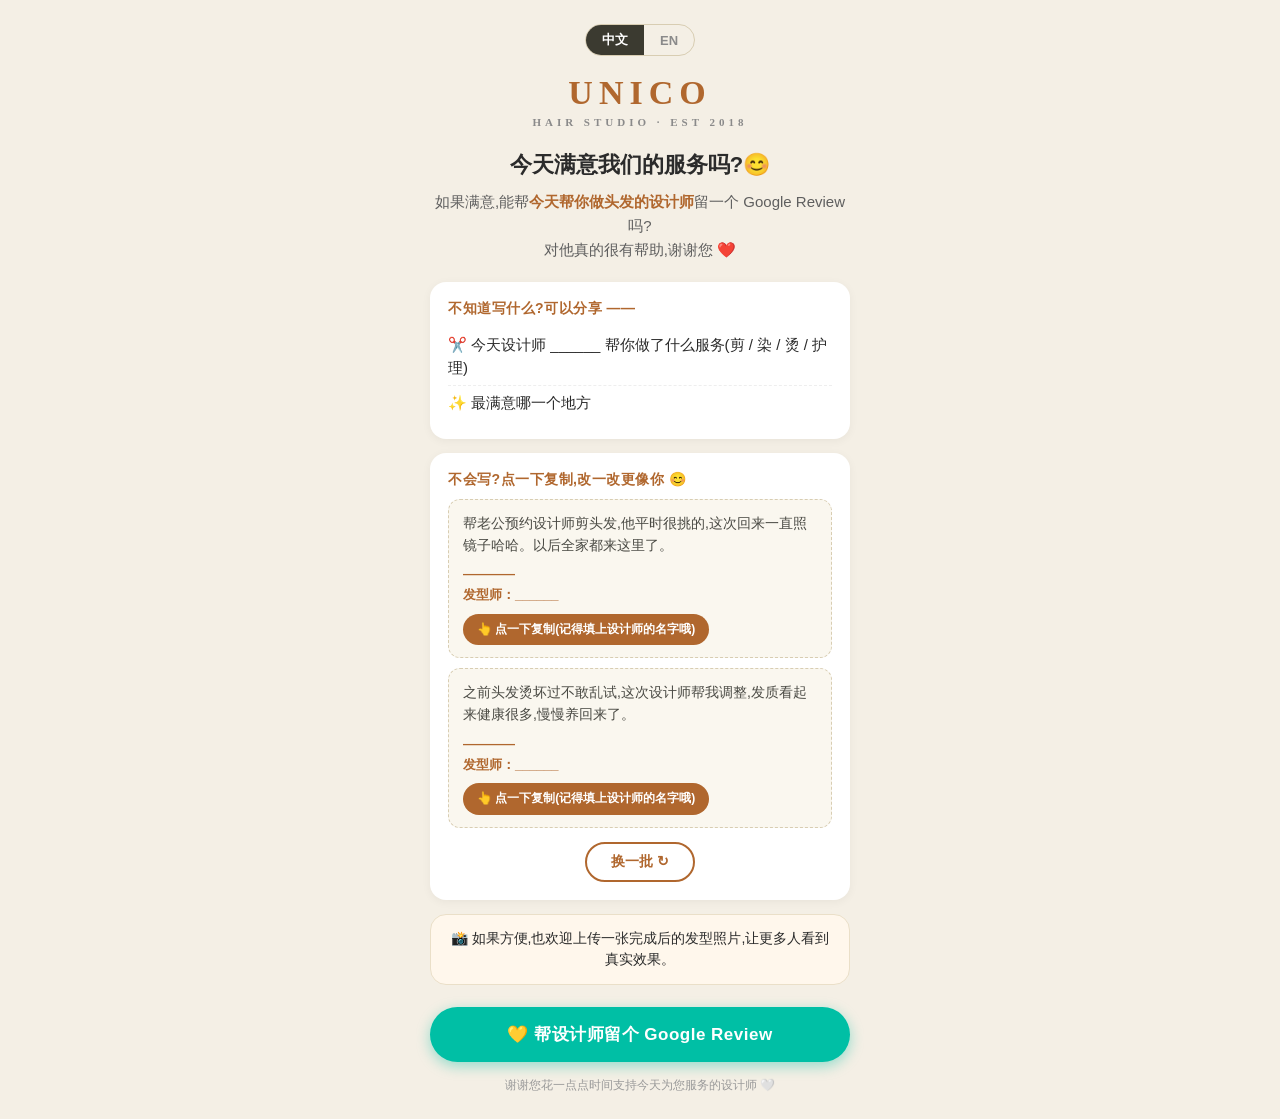
==== commit 1fc00cea: "Fix review page (correct redirect file)" ====
--- a/review/index.html
+++ b/review/index.html
@@ -3,42 +3,7 @@
 <head>
 <meta charset="UTF-8">
 <meta name="viewport" content="width=device-width, initial-scale=1.0">
-<title>UNICO Hair Studio | Kepong Menjalara Hair Salon · 脸型风格设计沙龙</title>
-<meta name="description" content="Kepong Menjalara 预约制 Hair Salon——剪发、染发、烫发、头皮护理、脸型风格设计。一店六师·Google 4.7★ 371+ 评价·UNICO SKINLAB 韩国科技美容。WhatsApp 预约 012-350 0624。">
-<link rel="canonical" href="https://unicohairkl.com/">
-<meta property="og:type" content="website">
-<meta property="og:title" content="UNICO Hair Studio · KL Kepong 脸型风格设计沙龙">
-<meta property="og:description" content="Kepong Menjalara 预约制 Hair Salon·一店六师·先看脸型再设计。Google 4.7★ 371+ 评价。">
-<meta property="og:url" content="https://unicohairkl.com/">
-<meta property="og:image" content="https://unicohairkl.com/img/store.jpg">
-<script type="application/ld+json">
-{
-  "@context": "https://schema.org",
-  "@type": "HairSalon",
-  "name": "UNICO Hair Studio (Kepong Menjalara)",
-  "url": "https://unicohairkl.com/",
-  "image": "https://unicohairkl.com/img/store.jpg",
-  "telephone": "+60123500624",
-  "priceRange": "RM45–RM1160",
-  "address": {
-    "@type": "PostalAddress",
-    "streetAddress": "G2, Menara Perniagaan Manjalara Dua, 101 Jalan Menjalara Idaman 3, Bandar Sri Manjalara",
-    "addressLocality": "Kuala Lumpur",
-    "postalCode": "52200",
-    "addressCountry": "MY"
-  },
-  "hasMap": "https://maps.google.com/?cid=4850923623820414612",
-  "openingHoursSpecification": [
-    {"@type": "OpeningHoursSpecification", "dayOfWeek": ["Monday","Wednesday","Thursday","Friday","Saturday","Sunday"], "opens": "11:00", "closes": "20:00"}
-  ],
-  "sameAs": [
-    "https://instagram.com/unico_hairstudio",
-    "https://linktr.ee/unicohairstudio",
-    "https://www.facebook.com/profile.php?id=61580668403640"
-  ]
-}
-</script>
-
+<title>UNICO Hair Studio · Google Review 💛</title>
 <!-- Meta Pixel: jiajia / ID 2360374390980430 -->
 <script>
 !function(f,b,e,v,n,t,s)
@@ -52,630 +17,252 @@
 fbq('init','2360374390980430');
 fbq('track','PageView');
 </script>
-<noscript><img loading="lazy" decoding="async" height="1" width="1" style="display:none"
+<noscript><img height="1" width="1" style="display:none"
 src="https://www.facebook.com/tr?id=2360374390980430&ev=PageView&noscript=1"
 alt=""></noscript>
-
-<link rel="icon" type="image/png" href="img/logo.png">
-<link rel="preconnect" href="https://fonts.googleapis.com">
-<link href="https://fonts.googleapis.com/css2?family=Cormorant+Garamond:wght@400;500;600&family=Noto+Serif+SC:wght@500;700;900&family=Noto+Sans+SC:wght@300;400;500;700&display=swap" rel="stylesheet">
 <style>
-:root{
-  --cream:#F1EDE3; --paper:#FCFAF4; --ink:#33312A; --ink2:#5A574C;
-  --gold:#A9843F; --gold-l:#C9A45C; --terra:#B0672E; --plum:#7C3352;
-  --line:#D8D1C0; --grey:#8C8676;
-}
-*{margin:0;padding:0;box-sizing:border-box}
-html{scroll-behavior:smooth}
-body{font-family:'Noto Sans SC',sans-serif;background:var(--cream);color:var(--ink);line-height:1.7;font-weight:300;
-  background-image:radial-gradient(rgba(169,132,63,.05) 1px, transparent 1px);background-size:26px 26px}
-.serif{font-family:'Noto Serif SC',serif}
-.en{font-family:'Cormorant Garamond',serif}
-a{color:inherit;text-decoration:none}
-img{max-width:100%}
-.wrap{max-width:1080px;margin:0 auto;padding:0 22px}
-
-/* top bar */
-.bar{position:fixed;top:0;left:0;right:0;z-index:50;background:rgba(241,237,227,.92);backdrop-filter:blur(8px);border-bottom:1px solid var(--line)}
-.bar .wrap{display:flex;align-items:center;justify-content:space-between;height:58px}
-.logo{display:flex;align-items:center;gap:10px;font-family:'Cormorant Garamond',serif;font-size:24px;letter-spacing:3px;font-weight:600}
-.logo b{color:var(--gold)}
-.logo img{width:34px;height:34px;border-radius:50%;border:1px solid var(--gold-l)}
-.bar a.cta{background:var(--ink);color:var(--cream);padding:9px 18px;border-radius:999px;font-size:13px;letter-spacing:1px;transition:.2s}
-.bar a.cta:hover{background:var(--gold);color:#fff}
-
-/* hero */
-.hero{min-height:92vh;display:flex;align-items:center;padding:120px 0 70px;position:relative;overflow:hidden}
-.hero:before{content:"UNICO";position:absolute;right:-4%;top:8%;font-family:'Cormorant Garamond',serif;font-size:min(26vw,300px);
-  color:transparent;-webkit-text-stroke:1px rgba(169,132,63,.16);letter-spacing:6px;pointer-events:none}
-.kicker{display:inline-flex;align-items:center;gap:10px;font-size:12px;letter-spacing:4px;color:var(--gold);text-transform:uppercase;margin-bottom:22px}
-.kicker:before{content:"";width:34px;height:1px;background:var(--gold)}
-h1{font-family:'Noto Serif SC',serif;font-weight:900;font-size:clamp(34px,6.4vw,64px);line-height:1.25;letter-spacing:2px}
-h1 em{font-style:normal;color:var(--gold);position:relative}
-.hero p.sub{margin:26px 0 8px;font-size:16px;color:var(--ink2);max-width:34em}
-.hero .est{font-family:'Cormorant Garamond',serif;letter-spacing:3px;color:var(--grey);font-size:14px;margin-bottom:34px}
-.btns{display:flex;gap:14px;flex-wrap:wrap}
-.btn{display:inline-flex;align-items:center;gap:8px;padding:15px 30px;border-radius:999px;font-size:15px;letter-spacing:1px;transition:.2s;border:1px solid var(--ink)}
-.btn.solid{background:var(--ink);color:var(--cream)}
-.btn.solid:hover{background:var(--gold);border-color:var(--gold);color:#fff;transform:translateY(-2px)}
-.btn.ghost:hover{background:var(--ink);color:var(--cream)}
-.btn.gold{background:var(--gold);border-color:var(--gold);color:#fff}
-.btn.gold:hover{background:var(--terra);border-color:var(--terra);transform:translateY(-2px)}
-
-/* stats */
-.stats{border-top:1px solid var(--line);border-bottom:1px solid var(--line);background:var(--paper)}
-.stats .wrap{display:grid;grid-template-columns:repeat(4,1fr);text-align:center}
-.stat{padding:30px 8px}
-.stat+.stat{border-left:1px solid var(--line)}
-.stat b{display:block;font-family:'Cormorant Garamond',serif;font-size:38px;font-weight:600;color:var(--gold);line-height:1.1}
-.stat span{font-size:12.5px;color:var(--grey);letter-spacing:1px}
-
-/* sections */
-section{padding:90px 0}
-.sec-tag{font-size:12px;letter-spacing:5px;color:var(--gold);text-transform:uppercase;margin-bottom:14px;display:flex;align-items:center;gap:10px}
-.sec-tag:before{content:"";width:28px;height:1px;background:var(--gold)}
-h2{font-family:'Noto Serif SC',serif;font-weight:700;font-size:clamp(26px,4vw,40px);letter-spacing:2px;margin-bottom:18px}
-.lead{color:var(--ink2);max-width:38em}
-
-/* 100 challenge */
-.challenge{background:var(--paper);border-top:1px solid var(--line);border-bottom:1px solid var(--line);position:relative;overflow:hidden}
-.challenge:after{content:"100";position:absolute;right:-10px;bottom:-60px;font-family:'Cormorant Garamond',serif;font-size:280px;color:rgba(169,132,63,.08);font-weight:600;pointer-events:none}
-.quote{font-family:'Noto Serif SC',serif;font-size:clamp(20px,3vw,28px);font-weight:700;line-height:1.7;border-left:3px solid var(--gold);padding-left:24px;margin:30px 0;max-width:30em}
-.quote small{display:block;margin-top:10px;font-family:'Noto Sans SC',sans-serif;font-weight:300;font-size:14px;color:var(--grey)}
-
-/* team */
-.grid{display:grid;grid-template-columns:repeat(auto-fit,minmax(300px,1fr));gap:18px;margin-top:44px}
-.card{background:var(--paper);border:1px solid var(--line);border-radius:18px;padding:30px 28px;position:relative;transition:.25s}
-.card:hover{transform:translateY(-4px);box-shadow:0 14px 34px rgba(51,49,42,.10);border-color:var(--gold-l)}
-.card .num{position:absolute;top:22px;right:26px;font-family:'Cormorant Garamond',serif;font-size:30px;color:rgba(169,132,63,.35)}
-.card .lab{font-size:11px;letter-spacing:2.5px;color:var(--gold);text-transform:uppercase;margin-bottom:6px}
-.card h3{font-family:'Noto Serif SC',serif;font-size:22px;letter-spacing:1px;margin-bottom:10px;display:flex;align-items:center;gap:10px}
-.card h3 .role{font-family:'Cormorant Garamond',serif;font-size:12px;letter-spacing:2px;color:var(--paper);background:var(--gold);padding:2px 10px;border-radius:999px;font-weight:500}
-.card p.say{font-size:14.5px;color:var(--ink2);min-height:3.2em}
-.card .sig{font-family:'Noto Serif SC',serif;font-size:15px;font-weight:700;margin:12px 0 16px}
-.card .sig:before{content:"「"}.card .sig:after{content:"」"}
-.card a.ig{font-size:13px;color:var(--gold);letter-spacing:.5px;border-bottom:1px solid transparent}
-.card a.ig:hover{border-color:var(--gold)}
-
-/* skinlab */
-.skinlab{background:var(--ink);color:var(--cream);position:relative;overflow:hidden}
-.skinlab:before{content:"SKINLAB";position:absolute;left:-2%;bottom:4%;font-family:'Cormorant Garamond',serif;font-size:min(20vw,190px);color:transparent;-webkit-text-stroke:1px rgba(252,250,244,.10);letter-spacing:6px}
-.skinlab .sec-tag{color:var(--gold-l)}
-.skinlab h2{color:var(--paper)}
-.skinlab .lead{color:#BDB8A8}
-.sk-flex{display:grid;grid-template-columns:1.2fr .8fr;gap:44px;align-items:center;margin-top:20px}
-.sk-points{list-style:none;margin-top:26px}
-.sk-points li{padding:13px 0;border-bottom:1px dashed rgba(252,250,244,.18);font-size:15px;display:flex;gap:12px}
-.sk-points li:before{content:"✦";color:var(--gold-l)}
-.price-card{background:linear-gradient(160deg,#3E3B32,#33312A);border:1px solid rgba(201,164,92,.5);border-radius:22px;padding:38px 34px;text-align:center;box-shadow:0 24px 60px rgba(0,0,0,.35)}
-.price-card .pc-tag{font-size:12px;letter-spacing:4px;color:var(--gold-l);text-transform:uppercase}
-.price-card .price{font-family:'Cormorant Garamond',serif;font-size:76px;font-weight:600;color:var(--paper);line-height:1.1;margin:10px 0 2px}
-.price-card .price sup{font-size:26px;color:var(--gold-l)}
-.price-card p{font-size:13.5px;color:#BDB8A8;margin-bottom:22px}
-.price-card .btn{border-color:var(--gold);width:100%;justify-content:center}
-
-/* reviews */
-.review-band{background:var(--paper);border-top:1px solid var(--line);border-bottom:1px solid var(--line);text-align:center}
-.stars{color:var(--gold);font-size:26px;letter-spacing:6px;margin-bottom:10px}
-.review-band .en{font-size:15px;color:var(--grey)}
-
-/* visit */
-.visit .grid2{display:grid;grid-template-columns:1fr 1fr;gap:44px;margin-top:34px}
-.visit h4{font-family:'Noto Serif SC',serif;font-size:17px;margin-bottom:10px;letter-spacing:1px}
-.visit p{color:var(--ink2);font-size:15px}
-.visit .map-link{display:inline-block;margin-top:14px;color:var(--gold);border-bottom:1px solid var(--gold);font-size:14px}
-
-/* footer */
-footer{background:var(--ink);color:#9B968A;padding:54px 0 90px;font-size:13.5px}
-footer .wrap{display:flex;justify-content:space-between;gap:24px;flex-wrap:wrap}
-footer .logo{color:var(--cream);margin-bottom:10px}
-footer a:hover{color:var(--gold-l)}
-footer .soc{display:flex;flex-direction:column;gap:6px}
-
-/* floating whatsapp */
-.wa-float{position:fixed;right:18px;bottom:18px;z-index:60;background:#25D366;color:#fff;width:56px;height:56px;border-radius:50%;
-  display:flex;align-items:center;justify-content:center;font-size:28px;box-shadow:0 10px 26px rgba(0,0,0,.25);transition:.2s}
-.wa-float:hover{transform:scale(1.08)}
-
-/* photos */
-.hero-shot{margin-top:44px;border-radius:22px;overflow:hidden;border:1px solid var(--line);box-shadow:0 24px 60px rgba(51,49,42,.16);max-height:440px}
-.hero-shot img{width:100%;height:100%;object-fit:cover;display:block}
-.avatar{width:84px;height:84px;border-radius:50%;object-fit:cover;border:2px solid var(--gold-l);margin-bottom:14px;display:block}
-.gallery{display:grid;grid-template-columns:repeat(auto-fit,minmax(240px,1fr));gap:14px;margin-top:38px}
-.gallery figure{border-radius:16px;overflow:hidden;border:1px solid var(--line);aspect-ratio:4/3;background:var(--paper)}
-.gallery.works{grid-template-columns:repeat(auto-fit,minmax(200px,1fr))}
-.gallery.works figure{aspect-ratio:3/4}
-.gallery img{width:100%;height:100%;object-fit:cover;display:block;transition:.4s}
-.gallery figure:hover img{transform:scale(1.05)}
-
-/* usp */
-.usp-grid{display:grid;grid-template-columns:repeat(auto-fit,minmax(220px,1fr));gap:16px;margin-top:38px}
-.usp{background:var(--paper);border:1px solid var(--line);border-radius:16px;padding:26px 24px}
-.usp b{display:block;font-family:'Noto Serif SC',serif;font-size:17px;margin:10px 0 6px}
-.usp .ico{font-family:'Cormorant Garamond',serif;font-size:30px;color:var(--gold)}
-.usp p{font-size:13.5px;color:var(--ink2)}
-
-/* price */
-.pgrid{display:grid;grid-template-columns:repeat(auto-fit,minmax(280px,1fr));gap:18px;margin-top:40px}
-.pcardx{background:var(--paper);border:1px solid var(--line);border-radius:18px;padding:26px 26px 18px}
-.pcardx h3{font-family:'Noto Serif SC',serif;font-size:18px;letter-spacing:1px;margin-bottom:4px}
-.pcardx .en2{font-family:'Cormorant Garamond',serif;color:var(--gold);font-size:14px;letter-spacing:2px;margin-bottom:12px}
-.pcardx table{width:100%;border-collapse:collapse;font-size:14px}
-.pcardx td{padding:9px 0;border-bottom:1px dashed var(--line);color:var(--ink2)}
-.pcardx td:last-child{text-align:right;color:var(--ink);font-weight:500;white-space:nowrap}
-.pcardx tr:last-child td{border-bottom:none}
-.pnote{margin-top:20px;font-size:13px;color:var(--grey)}
-
-/* steps */
-.steps{display:grid;grid-template-columns:repeat(auto-fit,minmax(240px,1fr));gap:18px;margin-top:38px}
-.step{position:relative;background:var(--paper);border:1px solid var(--line);border-radius:16px;padding:30px 26px 24px}
-.step .n{font-family:'Cormorant Garamond',serif;font-size:44px;color:rgba(169,132,63,.4);line-height:1;margin-bottom:8px}
-.step b{display:block;font-family:'Noto Serif SC',serif;font-size:17px;margin-bottom:6px}
-.step p{font-size:13.5px;color:var(--ink2)}
-
-/* vip */
-.vip-table{width:100%;border-collapse:collapse;margin-top:34px;background:var(--paper);border:1px solid var(--line);border-radius:18px;overflow:hidden;font-size:14.5px}
-.vip-table th{background:var(--ink);color:var(--cream);padding:14px 12px;font-weight:500;letter-spacing:1px;font-size:13.5px}
-.vip-table td{padding:14px 14px;border-bottom:1px solid var(--line);text-align:center;color:var(--ink2)}
-.vip-table td:last-child,.vip-table th:last-child{text-align:left;width:46%}
-.vip-table td:nth-child(-n+3){white-space:nowrap}
-.vip-table td:first-child{font-family:'Noto Serif SC',serif;color:var(--ink);font-weight:700}
-.vip-table tr:last-child td{border-bottom:none}
-.vip-table .hot{background:rgba(169,132,63,.08)}
-.vip-note{margin-top:16px;font-size:13px;color:var(--grey)}
-
-/* vip cards */
-.vip-grid{display:grid;grid-template-columns:repeat(auto-fit,minmax(225px,1fr));gap:16px;margin-top:40px}
-.vcard{background:var(--paper);border:1px solid var(--line);border-radius:18px;padding:30px 22px 24px;text-align:center;position:relative;transition:.25s}
-.vcard:hover{transform:translateY(-4px)}
-.vcard.hot{border:2px solid var(--gold);box-shadow:0 16px 38px rgba(169,132,63,.18)}
-.vcard .tag-hot{position:absolute;top:-13px;left:50%;transform:translateX(-50%);background:var(--gold);color:#fff;font-size:11px;letter-spacing:2px;padding:3px 14px;border-radius:999px;white-space:nowrap}
-.vcard .tier{font-family:'Cormorant Garamond',serif;letter-spacing:4px;font-size:14px;color:var(--grey)}
-.vcard .amt{font-family:'Cormorant Garamond',serif;font-size:42px;font-weight:600;line-height:1.2;margin:6px 0 0}
-.vcard .amt sup{font-size:16px;color:var(--grey)}
-.vcard .bonus{display:inline-block;background:rgba(169,132,63,.12);color:var(--gold);border-radius:999px;padding:4px 16px;font-size:13.5px;font-weight:500;margin:10px 0 14px}
-.vcard ul{list-style:none;font-size:13px;color:var(--ink2);line-height:2.1}
-
-/* faq */
-.faq{max-width:760px;margin-top:34px}
-.faq details{background:var(--paper);border:1px solid var(--line);border-radius:14px;margin-bottom:10px;padding:0 22px}
-.faq summary{cursor:pointer;list-style:none;padding:18px 0;font-family:'Noto Serif SC',serif;font-size:15.5px;display:flex;justify-content:space-between;align-items:center}
-.faq summary:after{content:"+";font-family:'Cormorant Garamond',serif;font-size:24px;color:var(--gold);transition:.2s}
-.faq details[open] summary:after{transform:rotate(45deg)}
-.faq details p{padding:0 0 18px;font-size:14px;color:var(--ink2)}
-
-/* brands */
-.brands{border-top:1px solid var(--line);border-bottom:1px solid var(--line);background:var(--paper);padding:34px 0}
-.brands .wrap{display:flex;justify-content:center;gap:8vw;flex-wrap:wrap;align-items:center}
-.brands span{font-family:'Cormorant Garamond',serif;font-size:22px;letter-spacing:3px;color:var(--grey)}
-.brands .lbl{width:100%;text-align:center;font-size:11px;letter-spacing:3px;color:var(--gold);text-transform:uppercase;margin-bottom:6px;font-family:'Noto Sans SC',sans-serif}
-
-/* reveal animation */
-.rv{opacity:0;transform:translateY(26px);transition:opacity .7s ease,transform .7s ease}
-.rv.in{opacity:1;transform:none}
-
-@media (max-width:760px){
-  .stats .wrap{grid-template-columns:repeat(2,1fr)}
-  .stat:nth-child(3){border-left:none}
-  .stat{border-top:1px solid var(--line)}
-  .stat:nth-child(-n+2){border-top:none}
-  .sk-flex{grid-template-columns:1fr}
-  .visit .grid2{grid-template-columns:1fr}
-  section{padding:64px 0}
-}
+  * { margin:0; padding:0; box-sizing:border-box; }
+  body {
+    font-family: "PingFang SC","Noto Sans SC","Microsoft YaHei",sans-serif;
+    background:#F4EFE5; color:#2b2b2b;
+    min-height:100vh; display:flex; align-items:center; justify-content:center;
+    padding:24px 20px;
+  }
+  .card { max-width:420px; width:100%; text-align:center; }
+  .lang {
+    display:inline-flex; border:1px solid #d8cdb2; border-radius:999px; overflow:hidden;
+    margin-bottom:18px; font-size:13px;
+  }
+  .lang button {
+    border:none; background:transparent; padding:6px 16px; cursor:pointer;
+    color:#8a8a8a; font-size:13px; font-weight:600;
+  }
+  .lang button.on { background:#3B3A30; color:#fff; }
+  .logo {
+    font-family: Georgia,"Times New Roman",serif;
+    font-size:34px; letter-spacing:6px; color:#B0672E; font-weight:bold;
+  }
+  .logo small { display:block; font-size:11px; letter-spacing:4px; color:#8a8a8a; margin-top:4px; }
+  h1 { font-size:22px; margin:22px 0 10px; font-weight:600; }
+  .sub { font-size:15px; color:#5f5f5f; line-height:1.6; margin-bottom:20px; }
+  .sub b { color:#B0672E; }
+  .tips, .samples {
+    background:#fff; border-radius:16px; padding:18px; text-align:left;
+    box-shadow:0 2px 10px rgba(0,0,0,.05); margin-bottom:14px;
+  }
+  .tips h2, .samples h2 { font-size:14px; color:#B0672E; margin-bottom:10px; letter-spacing:.5px; }
+  .tips ul { list-style:none; }
+  .tips li { font-size:15px; line-height:1.5; padding:6px 0; border-bottom:1px dashed #eee; }
+  .tips li:last-child { border-bottom:none; }
+  .sample {
+    background:#faf7ef; border:1px dashed #d8cdb2; border-radius:12px;
+    padding:12px 14px; font-size:14px; line-height:1.6; color:#4a4a44;
+    margin-bottom:10px; cursor:pointer; position:relative;
+  }
+  .sample:active { background:#f1ecdc; }
+  .sample .stylistline { display:block; margin-top:8px; color:#B0672E; font-weight:600; font-size:13px; }
+  .sample .copyhint { display:inline-block; margin-top:8px; font-size:12px; font-weight:600; color:#fff; background:#B0672E; padding:6px 14px; border-radius:999px; }
+  .shuffle { font-size:14px; font-weight:600; color:#B0672E; background:#fff; border:2px solid #B0672E; border-radius:999px; padding:9px 24px; cursor:pointer; margin-top:4px; }
+  .shuffle:active { background:#B0672E; color:#fff; }
+  .photo {
+    background:#fff7ec; border:1px solid #eadfc8; border-radius:16px;
+    padding:13px 16px; font-size:14px; line-height:1.55; margin-bottom:22px;
+  }
+  .btn {
+    display:block; background:#00BFA5; color:#fff; text-decoration:none;
+    font-size:17px; font-weight:600; letter-spacing:.5px;
+    padding:16px 20px; border-radius:999px;
+    box-shadow:0 4px 14px rgba(0,191,165,.4);
+  }
+  .btn:active { transform:scale(.98); }
+  .note { font-size:12px; color:#9a9a9a; margin-top:14px; line-height:1.6; }
+  #toast {
+    position:fixed; bottom:30px; left:50%; transform:translateX(-50%);
+    background:#3B3A30; color:#fff; font-size:13px; padding:10px 20px;
+    border-radius:999px; opacity:0; transition:opacity .3s; pointer-events:none; white-space:nowrap;
+  }
 </style>
-<script type="application/ld+json">
-{"@context":"https://schema.org","@type":"FAQPage","mainEntity":[
-{"@type":"Question","name":"「改造 100 位」是免费的吗?","acceptedAnswer":{"@type":"Answer","text":"不是免费。这是 JYM 总监亲自设计操刀的付费改造,按价目表收费,全过程会被记录。"}},
-{"@type":"Question","name":"剪发有包含洗发吗?","acceptedAnswer":{"@type":"Answer","text":"有,全部价格都包含洗发和 Consultation。"}},
-{"@type":"Question","name":"营业时间是几点?","acceptedAnswer":{"@type":"Answer","text":"每天 11AM–8PM(最后接单 7PM),每逢星期二休息。"}},
-{"@type":"Question","name":"需要预约吗?","acceptedAnswer":{"@type":"Answer","text":"建议预约,不用久等,也方便安排最适合的设计师。WhatsApp 012-350 0624。"}},
-{"@type":"Question","name":"VIP 卡金可以买产品吗?","acceptedAnswer":{"@type":"Answer","text":"可以,服务和产品都能用(产品原价)。"}},
-{"@type":"Question","name":"有停车位吗?","acceptedAnswer":{"@type":"Answer","text":"有,店门口 Shoplot Parking。"}}
-]}
-</script>
 </head>
 <body>
-
-<nav class="bar">
-  <div class="wrap">
-    <div class="logo"><img src="img/logo.png" alt="UNICO"><span>UNI<b>C</b>O</span></div>
-    <a class="cta" href="https://wa.me/60123500624?text=Hi%20Unico%2C%20%E6%88%91%E6%83%B3%E9%A2%84%E7%BA%A6" target="_blank">WhatsApp 预约</a>
+  <div class="card">
+    <div class="lang">
+      <button id="btn-zh" class="on" onclick="setLang('zh')">中文</button>
+      <button id="btn-en" onclick="setLang('en')">EN</button>
+    </div>
+
+    <div class="logo">UNICO<small>HAIR STUDIO · EST 2018</small></div>
+
+    <h1 id="h1"></h1>
+    <p class="sub" id="sub"></p>
+
+    <div class="tips">
+      <h2 id="tips-title"></h2>
+      <ul id="tiplist"></ul>
+    </div>
+
+    <div class="samples">
+      <h2 id="samples-title"></h2>
+      <div id="samplelist"></div>
+      <div style="text-align:center"><button class="shuffle" id="shuffle" onclick="renderSamples()"></button></div>
+    </div>
+
+    <div class="photo" id="photo"></div>
+
+    <a class="btn" id="cta" href="https://search.google.com/local/writereview?placeid=ChIJOUSDEetHzDERlM5dplXxUUM"></a>
+
+    <p class="note" id="foot"></p>
   </div>
-</nav>
-
-<header class="hero">
-  <div class="wrap">
-    <div class="kicker rv">Kepong · Kuala Lumpur · By Appointment</div>
-    <h1 class="rv">同一个 UNICO<br>不同的<em>设计哲学</em></h1>
-    <p class="sub rv">先看脸型,再设计。不随便剪流行款——一店六师,各有绝活,总有一位是为你准备的。</p>
-    <div class="est rv">HAIR STUDIO &nbsp;·&nbsp; EST 2018 &nbsp;·&nbsp; SKINLAB</div>
-    <div class="btns rv">
-      <a class="btn solid" href="#booking">立即预约</a>
-      <a class="btn ghost" href="#team">认识六位设计师</a>
-    </div>
-    <div class="hero-shot rv"><img src="img/store.jpg" alt="Unico Hair Studio 店面" onerror="this.parentElement.remove()"></div>
-  </div>
-</header>
-
-
-<section>
-  <div class="wrap">
-    <div class="sec-tag rv">Why Unico</div>
-    <h2 class="rv">为什么选 UNICO</h2>
-    <div class="usp-grid">
-      <div class="usp rv"><div class="ico">◐</div><b>先看脸型,再设计</b><p>不随便剪流行款——按你的脸型、发质和生活方式来设计。</p></div>
-      <div class="usp rv"><div class="ico">✦</div><b>一店六师,按风格选人</b><p>六种设计哲学,总有一位是为你准备的,不必碰运气。</p></div>
-      <div class="usp rv"><div class="ico">✳</div><b>预约制,不用等</b><p>By Appointment——你的时段就是你的,坐下就开始。</p></div>
-      <div class="usp rv"><div class="ico">❋</div><b>好发型 = 好打理</b><p>我们的标准:回家吹干就有型,不需要每天跟头发搏斗。</p></div>
-    </div>
-  </div>
-</section>
-
-
-<section id="team">
-  <div class="wrap">
-    <div class="sec-tag rv">The Six</div>
-    <h2 class="rv">一店六师,各有绝活</h2>
-    <p class="lead rv">你不必永远指定同一位——按你要的风格,选对的人。</p>
-    <div class="grid">
-      <div class="card rv"><div class="num">01</div><img loading="lazy" decoding="async" class="avatar" src="img/jym.jpg" alt="jym" onerror="this.remove()"><div class="lab">Face Shape Design</div><h3>JYM <span class="role">DIRECTOR</span></h3>
-        <p class="say">30+ 女性脸型风格设计 · 改造 100 位姐姐系列主理人</p>
-        <div class="sig">发型不是剪出来的,是设计出来的</div>
-        <a class="ig" href="https://www.instagram.com/jym.unico_hair/" target="_blank"><svg width="14" height="14" viewBox="0 0 24 24" fill="none" stroke="currentColor" stroke-width="2" style="vertical-align:-2px;margin-right:5px"><rect x="2" y="2" width="20" height="20" rx="5"/><circle cx="12" cy="12" r="4.5"/><circle cx="17.5" cy="6.5" r="1.2" fill="currentColor" stroke="none"/></svg>@jym.unico_hair · 更多作品 ➡</a></div>
-      <div class="card rv"><div class="num">02</div><img loading="lazy" decoding="async" class="avatar" src="img/ken.jpg" alt="ken" onerror="this.remove()"><div class="lab">Feminine Design</div><h3>Ken <span class="role">MASTER</span></h3>
-        <p class="say">90/00 后女生的风格发型设计 · 帮你找到适合自己的风格</p>
-        <div class="sig">换个发型,也可以换种感觉</div>
-        <a class="ig" href="https://instagram.com/unico_ken0509" target="_blank"><svg width="14" height="14" viewBox="0 0 24 24" fill="none" stroke="currentColor" stroke-width="2" style="vertical-align:-2px;margin-right:5px"><rect x="2" y="2" width="20" height="20" rx="5"/><circle cx="12" cy="12" r="4.5"/><circle cx="17.5" cy="6.5" r="1.2" fill="currentColor" stroke="none"/></svg>@unico_ken0509 · 更多作品 ➡</a></div>
-      <div class="card rv"><div class="num">03</div><img loading="lazy" decoding="async" class="avatar" src="img/ryan.jpg" alt="ryan" onerror="this.remove()"><div class="lab">Hair Tips</div><h3>Ryan <span class="role">MASTER</span></h3>
-        <p class="say">帮你分析脸型 | 该剪什么刘海、做什么烫发</p>
-        <div class="sig">我 30 秒帮你找到答案</div>
-        <a class="ig" href="https://instagram.com/unico_ryannn" target="_blank"><svg width="14" height="14" viewBox="0 0 24 24" fill="none" stroke="currentColor" stroke-width="2" style="vertical-align:-2px;margin-right:5px"><rect x="2" y="2" width="20" height="20" rx="5"/><circle cx="12" cy="12" r="4.5"/><circle cx="17.5" cy="6.5" r="1.2" fill="currentColor" stroke="none"/></svg>@unico_ryannn · 更多作品 ➡</a></div>
-      <div class="card rv"><div class="num">04</div><img loading="lazy" decoding="async" class="avatar" src="img/felix.jpg" alt="felix" onerror="this.remove()"><div class="lab">Gentlemen Club</div><h3>Felix <span class="role">SENIOR</span></h3>
-        <p class="say">男士剪发 · 熟客都懂的那把剪刀</p>
-        <div class="sig">真正的好发型,是半年后还好整理</div>
-        <a class="ig" href="https://instagram.com/felix_unico_" target="_blank"><svg width="14" height="14" viewBox="0 0 24 24" fill="none" stroke="currentColor" stroke-width="2" style="vertical-align:-2px;margin-right:5px"><rect x="2" y="2" width="20" height="20" rx="5"/><circle cx="12" cy="12" r="4.5"/><circle cx="17.5" cy="6.5" r="1.2" fill="currentColor" stroke="none"/></svg>@felix_unico_ · 更多作品 ➡</a></div>
-      <div class="card rv"><div class="num">05</div><img loading="lazy" decoding="async" class="avatar" src="img/david.jpg" alt="david" onerror="this.remove()"><div class="lab">Hair Color Lab</div><h3>David <span class="role">SENIOR</span></h3>
-        <p class="say">高层次长发 × 显白发色 · 温柔帮你把头发变轻</p>
-        <div class="sig">发色决定你的气色</div>
-        <a class="ig" href="https://www.instagram.com/unico_david00/" target="_blank"><svg width="14" height="14" viewBox="0 0 24 24" fill="none" stroke="currentColor" stroke-width="2" style="vertical-align:-2px;margin-right:5px"><rect x="2" y="2" width="20" height="20" rx="5"/><circle cx="12" cy="12" r="4.5"/><circle cx="17.5" cy="6.5" r="1.2" fill="currentColor" stroke="none"/></svg>@unico_david00 · 更多作品 ➡</a></div>
-      <div class="card rv"><div class="num">06</div><img loading="lazy" decoding="async" class="avatar" src="img/rongjin.jpg" alt="rongjin" onerror="this.remove()"><div class="lab">Academy</div><h3>Rong Jin <span class="role">JUNIOR</span></h3>
-        <p class="say">00 后新生代 · 100 天成长日记进行中</p>
-        <div class="sig">今天比昨天更进步一点</div>
-        <a class="ig" href="https://instagram.com/unico_rongjin" target="_blank"><svg width="14" height="14" viewBox="0 0 24 24" fill="none" stroke="currentColor" stroke-width="2" style="vertical-align:-2px;margin-right:5px"><rect x="2" y="2" width="20" height="20" rx="5"/><circle cx="12" cy="12" r="4.5"/><circle cx="17.5" cy="6.5" r="1.2" fill="currentColor" stroke="none"/></svg>@unico_rongjin · 更多作品 ➡</a></div>
-    </div>
-  </div>
-</section>
-
-<section class="challenge">
-  <div class="wrap">
-    <div class="sec-tag rv">JYM · Signature Series · 总监个人企划</div>
-    <h2 class="rv">JYM:在 KL 改造 100 位 30+ 姐姐</h2>
-    <p class="lead rv">进店说「随便」,出来永远是安全发型——30+ 的你,值得被认真设计一次。</p>
-    <div class="quote rv">30+,正是你最好看的时候。<small>—— 100 位真实改造 · 全程记录 · 陪你找到最适合自己的样子</small></div>
-    <a class="btn gold rv" href="https://wa.me/60123500624?text=%E6%88%91%E8%A6%81%E6%94%B9%E9%80%A0" target="_blank">报名改造 · 也许下一位就是你</a>
-    <p class="rv" style="margin-top:16px;font-size:13px;color:var(--grey)">※ 本企划为总监 JYM 个人代表作,由他亲自设计操刀 · 正常收费服务(按价目表)· 全程记录,成为 100 位之一 · 其他年龄层与风格,五位设计师照常为你服务</p>
-  </div>
-</section>
-
-<section id="price">
-  <div class="wrap">
-    <div class="sec-tag rv">Services & Pricing</div>
-    <h2 class="rv">服务与价目</h2>
-    <p class="lead rv">全部价格已包含洗发 + Consultation。</p>
-    <div class="pgrid">
-      <div class="pcardx rv"><h3>剪发</h3><div class="en2">HAIRCUT</div>
-        <table>
-          <tr><td>Director(Jym)· 女 / 男</td><td>RM155 / RM98</td></tr>
-          <tr><td>Master · 女 / 男</td><td>RM88 / RM65</td></tr>
-          <tr><td>Senior · 女 / 男</td><td>RM72 / RM65</td></tr>
-          <tr><td>Junior</td><td>RM45</td></tr>
-          <tr><td>小孩(12 岁以下)</td><td>RM45</td></tr>
-        </table></div>
-      <div class="pcardx rv"><h3>染发</h3><div class="en2">HAIR COLOUR</div>
-        <table>
-          <tr><td>女(短 / 中 / 长)</td><td>RM280 / 330 / 380</td></tr>
-          <tr><td>男</td><td>RM180</td></tr>
-          <tr><td>Touch Up 补染</td><td>RM180</td></tr>
-        </table></div>
-      <div class="pcardx rv"><h3>烫发</h3><div class="en2">PERM</div>
-        <table>
-          <tr><td>女(短 / 中 / 长)</td><td>RM580 / 680 / 780</td></tr>
-          <tr><td>男</td><td>RM350</td></tr>
-          <tr><td>Root Perm</td><td>RM180</td></tr>
-          <tr><td>Down Perm</td><td>RM80</td></tr>
-        </table></div>
-      <div class="pcardx rv"><h3>漂 + 染</h3><div class="en2">BLEACH + COLOUR</div>
-        <table>
-          <tr><td>女(短 / 中 / 长)</td><td>RM750 / 820 / 900</td></tr>
-          <tr><td>男</td><td>RM550–580</td></tr>
-        </table></div>
-      <div class="pcardx rv"><h3>配套</h3><div class="en2">PACKAGE</div>
-        <table>
-          <tr><td>烫 + 染 + 护理 + 剪(短/中/长)</td><td>RM860 / 1010 / 1160</td></tr>
-          <tr><td>染 + 护理 + 剪(短/中/长)</td><td>RM480 / 580 / 680</td></tr>
-        </table></div>
-      <div class="pcardx rv"><h3>护理</h3><div class="en2">HAIR TREATMENT</div>
-        <table>
-          <tr><td>Global Milbon(短/中/长)</td><td>RM200 / 250 / 300</td></tr>
-          <tr><td>Pjoli Treatment · Milbon(短/中/长)</td><td>RM180 / 200 / 250</td></tr>
-          <tr><td>Keratin Treatment(短/中/长)</td><td>RM300 / 400 / 480</td></tr>
-        </table></div>
-      <div class="pcardx rv"><h3>头皮护理</h3><div class="en2">SCALP TREATMENT</div>
-        <table>
-          <tr><td>La Biosthétique Therapy(男/女)</td><td>RM280–380</td></tr>
-        </table></div>
-    </div>
-    <p class="pnote rv">实际收费将根据头发长度、发量及设计师评估确认。</p>
-  </div>
-</section>
-
-<section style="padding-top:0">
-  <div class="wrap">
-    <div class="sec-tag rv">How It Works</div>
-    <h2 class="rv">怎么预约,三步</h2>
-    <div class="steps">
-      <div class="step rv"><div class="n">01</div><b>WhatsApp 我们</b><p>讲你想要的感觉,或直接丢参考图——不确定要什么也没关系。</p></div>
-      <div class="step rv"><div class="n">02</div><b>帮你配对设计师 + 时间</b><p>按你要的风格推荐最适合的设计师,锁定你的专属时段。</p></div>
-      <div class="step rv"><div class="n">03</div><b>到店,先设计再动剪</b><p>坐下先看脸型聊需求,方案讲清楚才开始——全程有商有量。</p></div>
-    </div>
-    <p class="rv" style="margin-top:28px"><a class="btn solid" href="#booking">现在预约 ↓</a></p>
-  </div>
-</section>
-
-<section style="padding-top:0" id="booking">
-  <div class="wrap">
-    <div class="sec-tag rv">Book Now</div>
-    <h2 class="rv">在线预约</h2>
-    <p class="lead rv">30 秒填好,一键发到我们 WhatsApp,前台会跟你确认时段。</p>
-    <style>
-      .bkform{max-width:640px;background:var(--paper);border:1px solid #E4DECF;border-radius:16px;padding:26px 24px;margin-top:10px}
-      .bkform .fld{margin-bottom:16px}
-      .bkform label{display:block;font-size:12.5px;letter-spacing:1px;color:var(--ink2);margin-bottom:6px}
-      .bkform input,.bkform select,.bkform textarea{width:100%;padding:11px 13px;border:1px solid #D8D1BE;border-radius:10px;background:#fff;font-family:inherit;font-size:14.5px;color:var(--ink)}
-      .bkform input:focus,.bkform select:focus,.bkform textarea:focus{outline:none;border-color:var(--gold)}
-      .bkform .row2{display:grid;grid-template-columns:1fr 1fr;gap:12px}
-      @media(max-width:560px){.bkform .row2{grid-template-columns:1fr}}
-      .bkform .hint{font-size:12px;color:var(--terra);margin-top:5px;display:none}
-      .bkform .bkbtn{width:100%;margin-top:6px;background:var(--ink);color:var(--cream);border:none;border-radius:999px;padding:14px;font-size:15px;letter-spacing:1px;cursor:pointer;transition:.2s;font-family:inherit}
-      .bkform .bkbtn:hover{background:var(--gold);color:#fff}
-      .bkform .fine{font-size:11.5px;color:var(--ink2);margin-top:10px;text-align:center}
-    </style>
-    <form class="bkform rv" id="bkform" onsubmit="return sendBooking(event)">
-      <div class="row2">
-        <div class="fld"><label>你的名字 *</label><input type="text" id="bk-name" required placeholder="怎么称呼你?"></div>
-        <div class="fld"><label>联系电话 *</label><input type="tel" id="bk-phone" required placeholder="例: 012-3456789" pattern="[0-9+\- ]{9,15}"></div>
-      </div>
-      <div class="row2">
-        <div class="fld"><label>想做的服务 *</label>
-          <select id="bk-service" required>
-            <option value="">请选择</option>
-            <option>剪发</option><option>染发</option><option>烫发</option>
-            <option>染烫 + 护理配套</option><option>头皮护理</option>
-            <option>SKINLAB 体验 (RM199)</option><option>不确定,先咨询</option>
-          </select></div>
-        <div class="fld"><label>指定设计师</label>
-          <select id="bk-stylist">
-            <option>帮我推荐</option><option>JYM (Director)</option><option>Ken</option>
-            <option>Ryan</option><option>David</option><option>Felix</option><option>Rong Jin</option>
-          </select></div>
-      </div>
-      <div class="row2">
-        <div class="fld"><label>想来的日期 *</label><input type="date" id="bk-date" required>
-          <div class="hint" id="bk-tue-hint">星期二我们休息哦,请选别天 🙏</div></div>
-        <div class="fld"><label>时段 *</label>
-          <select id="bk-time" required>
-            <option value="">请选择</option>
-            <option>11AM – 1PM</option><option>1PM – 4PM</option><option>4PM – 7PM</option>
-          </select></div>
-      </div>
-      <div class="fld"><label>备注(可选)</label><textarea id="bk-note" rows="2" placeholder="例:想剪短 / 有参考图到时发你 / 第一次来"></textarea></div>
-      <button class="bkbtn" type="submit">通过 WhatsApp 发送预约 ➔</button>
-      <p class="fine">点击后会打开 WhatsApp,预约内容已帮你写好,发送即可。前台确认后时段才算锁定。</p>
-    </form>
-    <script>
-      (function(){
-        var d=document.getElementById('bk-date');
-        var t=new Date();d.min=t.toISOString().split('T')[0];
-        d.addEventListener('change',function(){
-          var hint=document.getElementById('bk-tue-hint');
-          var isTue=new Date(this.value+'T00:00:00').getDay()===2;
-          hint.style.display=isTue?'block':'none';
-          if(isTue)this.value='';
-        });
-      })();
-      function sendBooking(e){
-        e.preventDefault();
-        var g=function(id){return document.getElementById(id).value.trim()};
-        var dt=new Date(g('bk-date')+'T00:00:00');
-        var wd=['日','一','二','三','四','五','六'][dt.getDay()];
-        var msg='Hi Unico, 我想预约 🗓️\n姓名: '+g('bk-name')
-          +'\n电话: '+g('bk-phone')
-          +'\n服务: '+g('bk-service')
-          +'\n设计师: '+g('bk-stylist')
-          +'\n日期: '+g('bk-date')+' (星期'+wd+')'
-          +'\n时段: '+g('bk-time');
-        var note=g('bk-note'); if(note)msg+='\n备注: '+note;
-        msg+='\n— 来自官网预约表单';
-        if(typeof fbq==='function')fbq('track','Schedule');
-        window.open('https://wa.me/60123500624?text='+encodeURIComponent(msg),'_blank');
-        return false;
-      }
-    </script>
-  </div>
-</section>
-
-<section style="padding-top:0" id="gallery-sec">
-  <div class="wrap">
-    <div class="sec-tag rv">The Space</div>
-    <h2 class="rv">店里长这样</h2>
-    <div class="gallery">
-      <figure class="rv"><img loading="lazy" decoding="async" src="img/salon-1.jpg" alt="Unico 店内" onerror="this.parentElement.remove()"></figure>
-      <figure class="rv"><img loading="lazy" decoding="async" src="img/salon-2.jpg" alt="Unico 店内" onerror="this.parentElement.remove()"></figure>
-      <figure class="rv"><img loading="lazy" decoding="async" src="img/salon-3.jpg" alt="Unico 店内" onerror="this.parentElement.remove()"></figure>
-      <figure class="rv"><img loading="lazy" decoding="async" src="img/salon-4.jpg" alt="Unico 店内" onerror="this.parentElement.remove()"></figure>
-    </div>
-  </div>
-</section>
-
-<section class="skinlab" id="skinlab">
-  <div class="wrap">
-    <div class="sec-tag rv">New · 第二条线</div>
-    <h2 class="rv">UNICO SKINLAB<br>韩国科技美容</h2>
-    <div class="sk-flex">
-      <div>
-        <p class="lead rv">头发交给我们八年了,现在皮肤也可以。仪器、产品、技术标准,全部来自韩国——不是随便进货的三无产品。</p>
-        <ul class="sk-points">
-          <li class="rv">韩国医院 · 韩国院长技术标准</li>
-          <li class="rv">仪器与产品来自韩国工厂</li>
-          <li class="rv">跟发廊同一个老板、同一个品牌</li>
-          <li class="rv">先体验,满意再决定——没有压力</li>
-        </ul>
-      </div>
-      <div class="price-card rv">
-        <div class="pc-tag">Experience Pass</div>
-        <div class="price"><sup>RM</sup>199</div>
-        <p>韩国科技美容 · 单次体验价<br>名额有限,先到先得</p>
-        <a class="btn gold" href="https://wa.me/60123500624?text=%E6%88%91%E8%A6%81%20RM199%20%E4%BD%93%E9%AA%8C%E5%8D%A1" target="_blank">WhatsApp 领体验卡</a>
-      </div>
-    </div>
-  </div>
-</section>
-
-<section id="vip">
-  <div class="wrap">
-    <div class="sec-tag rv">Membership</div>
-    <h2 class="rv">UNICO VIP 会员</h2>
-    <p class="lead rv">加入 Unico VIP,除了会员卡金,还有生日礼遇、免费洗头造型、精选产品及家人共享等会员礼遇。</p>
-    <div class="vip-grid">
-      <div class="vcard rv"><div class="tier">BASIC</div><div class="amt"><sup>RM</sup>500</div><div class="bonus">送卡金 RM50</div>
-        <ul><li>卡金全店通用</li><li>服务 + 产品</li></ul></div>
-      <div class="vcard rv"><div class="tier">CLASSIC</div><div class="amt"><sup>RM</sup>1,000</div><div class="bonus">送卡金 RM88</div>
-        <ul><li>卡金全店通用</li><li>直系家人共享</li></ul></div>
-      <div class="vcard hot rv"><div class="tag-hot">最受欢迎</div><div class="tier">⭐ GOLD</div><div class="amt"><sup>RM</sup>2,000</div><div class="bonus">送卡金 RM168</div>
-        <ul><li>免费洗头造型 1 次</li><li>生日 RM50 抵用</li><li>精选产品礼</li></ul></div>
-      <div class="vcard rv"><div class="tier">💎 BLACK</div><div class="amt"><sup>RM</sup>3,000</div><div class="bonus">送卡金 RM298</div>
-        <ul><li>免费洗头造型 1 次</li><li>生日 RM80 抵用</li><li>精选产品礼</li></ul></div>
-    </div>
-    <p class="vip-note rv">卡金 12 个月有效 · 服务与产品通用 · 直系家庭共享 · 详情向店内团队查询</p>
-    <p class="rv" style="margin-top:20px"><a class="btn gold" href="https://wa.me/60123500624?text=%E6%88%91%E6%83%B3%E4%BA%86%E8%A7%A3%20VIP%20%E4%BC%9A%E5%91%98" target="_blank">了解 VIP 会员</a></p>
-  </div>
-</section>
-
-<section style="padding-top:0" id="faq">
-  <div class="wrap">
-    <div class="sec-tag rv">FAQ</div>
-    <h2 class="rv">常见问题</h2>
-    <div class="faq rv">
-      <details><summary>「改造 100 位」是免费的吗?</summary><p>不是免费哦。这是 JYM 总监亲自设计操刀的付费改造,按价目表收费。特别的是:全过程会被记录,你会成为 100 位姐姐的其中一位。</p></details>
-      <details><summary>剪发有包含洗发吗?</summary><p>有,全部价格都包含洗发和 Consultation。</p></details>
-      <details><summary>营业时间是几点?</summary><p>每天 11AM–8PM(最后接单 7PM),每逢星期二休息。</p></details>
-      <details><summary>需要预约吗?</summary><p>建议预约——不用久等,也方便帮你安排最适合的设计师。WhatsApp 012-350 0624。</p></details>
-      <details><summary>不知道选哪位设计师怎么办?</summary><p>WhatsApp 告诉我们你想要的风格,我们帮你配:总监设计约 Jym,日常剪染 Master 都很稳,男士剪发找 Felix。</p></details>
-      <details><summary>VIP 卡金可以买产品吗?</summary><p>可以,服务和产品都能用(产品原价)。</p></details>
-      <details><summary>有停车位吗?</summary><p>有,店门口 Shoplot Parking,好停。</p></details>
-    </div>
-  </div>
-</section>
-
-<div class="brands">
-  <div class="wrap">
-    <div class="lbl">我们使用的品牌</div>
-    <span>MILBON</span><span>OLAPLEX</span><span>LA BIOSTHÉTIQUE</span><span>GOLDILOCKS</span>
-  </div>
-</div>
-
-<section id="works-sec">
-  <div class="wrap">
-    <div class="sec-tag rv">The Works</div>
-    <h2 class="rv">作品集</h2>
-    <p class="lead rv">每一颗头,都先设计再动剪。</p>
-    <div class="gallery works">
-      <figure class="rv"><img loading="lazy" decoding="async" src="img/work-1.jpg" alt="Unico 作品" onerror="this.parentElement.remove()"></figure>
-      <figure class="rv"><img loading="lazy" decoding="async" src="img/work-2.jpg" alt="Unico 作品" onerror="this.parentElement.remove()"></figure>
-      <figure class="rv"><img loading="lazy" decoding="async" src="img/work-3.jpg" alt="Unico 作品" onerror="this.parentElement.remove()"></figure>
-      <figure class="rv"><img loading="lazy" decoding="async" src="img/work-4.jpg" alt="Unico 作品" onerror="this.parentElement.remove()"></figure>
-      <figure class="rv"><img loading="lazy" decoding="async" src="img/work-5.jpg" alt="Unico 作品" onerror="this.parentElement.remove()"></figure>
-      <figure class="rv"><img loading="lazy" decoding="async" src="img/work-6.jpg" alt="Unico 作品" onerror="this.parentElement.remove()"></figure>
-      <figure class="rv"><img loading="lazy" decoding="async" src="img/work-7.jpg" alt="Unico 作品" onerror="this.parentElement.remove()"></figure>
-      <figure class="rv"><img loading="lazy" decoding="async" src="img/work-8.jpg" alt="Unico 作品" onerror="this.parentElement.remove()"></figure>
-    </div>
-    <p class="rv" style="margin-top:26px"><a class="btn ghost" href="https://instagram.com/unico_hairstudio" target="_blank">IG 看更多作品 ↗</a></p>
-  </div>
-</section>
-
-<div class="stats">
-  <div class="wrap">
-    <div class="stat rv"><b>4.7★</b><span>Google 评分</span></div>
-    <div class="stat rv"><b>371+</b><span>真实评价</span></div>
-    <div class="stat rv"><b>67%</b><span>老客回头率</span></div>
-    <div class="stat rv"><b>6</b><span>位设计师 · 六种哲学</span></div>
-  </div>
-</div>
-
-<section class="review-band">
-  <div class="wrap">
-    <div class="stars rv" style="font-size:34px">★★★★★</div>
-    <p class="rv" style="margin-top:14px;display:flex;gap:14px;justify-content:center;flex-wrap:wrap"><a class="btn gold" href="/review" target="_blank">⭐ 给我们评价</a><a class="btn ghost" href="https://maps.google.com/?cid=4850923623820414612" target="_blank">看 Google 评价</a></p>
-  </div>
-</section>
-
-<section class="visit">
-  <div class="wrap">
-    <div class="sec-tag rv">Visit Us</div>
-    <h2 class="rv">来店 · 预约制</h2>
-    <div class="grid2">
-      <div class="rv">
-        <h4>地址 & 停车</h4>
-        <p>G2, Menara Perniagaan Manjalara Dua,<br>101 Jalan Menjalara Idaman 3,<br>Bandar Sri Manjalara, 52200 Kuala Lumpur<br>🚗 店前 Shoplot Parking</p>
-        <a class="map-link" href="https://maps.google.com/?cid=4850923623820414612" target="_blank">Google Maps 导航 ↗</a>
-      </div>
-      <div class="rv">
-        <h4>营业时间 & 预约</h4>
-        <p>每天 11AM – 8PM(最后接单 7PM)<br>每逢星期二休息<br>WhatsApp:012-350 0624 · By Appointment</p>
-        <a class="map-link" href="https://linktr.ee/unicohairstudio" target="_blank">全部平台入口 linktr.ee ↗</a>
-      </div>
-    </div>
-  </div>
-</section>
-
-<footer>
-  <div class="wrap">
-    <div>
-      <div class="logo"><img src="img/logo.png" alt="UNICO"><span>UNI<b>C</b>O</span></div>
-      <p>Hair Studio & Skinlab · EST 2018<br>Kepong Menjalara, Kuala Lumpur</p>
-    </div>
-    <div class="soc">
-      <a href="https://instagram.com/unico_hairstudio" target="_blank">Instagram ↗</a>
-      <a href="https://linktr.ee/unicohairstudio" target="_blank">Linktree ↗</a>
-      <a href="https://wa.me/60123500624" target="_blank">WhatsApp ↗</a>
-      <a href="https://maps.google.com/?cid=4850923623820414612" target="_blank">Google Maps ↗</a>
-    </div>
-  </div>
-</footer>
-
-<a class="wa-float" href="https://wa.me/60123500624?text=Hi%20Unico" target="_blank" aria-label="WhatsApp">🟢</a>
+  <div id="toast"></div>
 
 <script>
-const io=new IntersectionObserver(es=>es.forEach(e=>{if(e.isIntersecting){e.target.classList.add('in');io.unobserve(e.target)}}),{threshold:.12});
-document.querySelectorAll('.rv').forEach((el,i)=>{el.style.transitionDelay=(i%6)*60+'ms';io.observe(el)});
-
-window.addEventListener('load',()=>{for(const id of ['gallery-sec','works-sec']){const g=document.getElementById(id);if(g&&!g.querySelector('.gallery figure'))g.remove()}});
-
-document.addEventListener('click',event=>{
-  const link=event.target.closest('a');
-  if(!link||typeof fbq!=='function')return;
-  const href=link.getAttribute('href')||'';
-  const decoded=decodeURIComponent(href);
-  if(href.includes('wa.me/')){
-    let contentName='general_whatsapp';
-    if(decoded.includes('预约'))contentName='appointment';
-    if(decoded.includes('改造'))contentName='jym_makeover';
-    if(decoded.includes('RM199'))contentName='skinlab_trial';
-    if(decoded.includes('VIP'))contentName='vip_membership';
-    fbq('track','Contact',{content_name:contentName,contact_method:'whatsapp'});
-  }else if(href==='/review'||href.endsWith('/review')){
-    fbq('trackCustom','ReviewPageClick',{source:'website_home'});
+var NAMES = { jym:'Jym', ken:'Ken', ryan:'Ryan', david:'David', felix:'Felix', rongjin:'Rong Jin' };
+var key = (new URLSearchParams(location.search).get('s') || '').toLowerCase();
+var N = NAMES[key] || null;
+var LANG = 'zh';
+
+var T = {
+  zh: {
+    h1: '今天满意我们的服务吗?😊',
+    sub_g: '如果满意,能帮<b>今天帮你做头发的设计师</b>留一个 Google Review 吗?<br>对他真的很有帮助,谢谢您 ❤️',
+    sub_n: '如果满意,能帮 <b>{n}</b> 留一个 Google Review 吗?<br>对他真的很有帮助,谢谢您 ❤️',
+    tipsTitle: '不知道写什么?可以分享 ——',
+    tips: ['✂️ 今天设计师 {b} 帮你做了什么服务(剪 / 染 / 烫 / 护理)','✨ 最满意哪一个地方'],
+    samplesTitle: '不会写?点一下复制,改一改更像你 😊',
+    copyhint: '👆 点一下复制', copyhintBlank: '👆 点一下复制(记得填上设计师的名字哦)',
+    shuffle: '换一批 ↻',
+    copied: '已复制!贴上去改一改更好 😊',
+    photo: '📸 如果方便,也欢迎上传一张完成后的发型照片,让更多人看到真实效果。',
+    cta_g: '💛 帮设计师留个 Google Review',
+    cta_n: '💛 帮 {n} 留个 Google Review',
+    foot_g: '谢谢您花一点点时间支持今天为您服务的设计师 🤍',
+    foot_n: '每一个真心评价,都是 {n} 继续进步的动力,谢谢您的支持 🤍',
+    generic: '设计师',
+    stylistTag: '发型师：',
+    samples: [
+      '第一次找{n}剪头发,很满意!会先了解我平时怎么整理,再建议适合我的发型,剪完真的比较好打理。',
+      '今天找{n}染发,颜色很自然,也很显气色。整个过程都会耐心解释,没有一直推销,很舒服。',
+      '{n}很细心,也很有耐心。从沟通到完成都会一直确认我的想法,整体体验很好,下次还会再来。',
+      '我已经找{n}好几年了,每次都很放心。知道我喜欢什么风格,每次回来都不用担心会剪坏。',
+      '店里环境很舒服,也不会有压力。谢谢{n}今天帮我整理头发,很满意这次的效果,推荐大家来试试。',
+      '找{n}烫了头发,卷度很自然不会太夸张,同事都说好看。价钱也讲得清清楚楚。',
+      '{n}帮我做了护理,头发柔顺很多,发尾没那么毛躁了。还教我在家怎么保养,很用心。',
+      '今天是 {b} 帮我剪的,会先看我的脸型和发质才建议发型,剪完朋友都说变好看了!',
+      '帮老公预约{n}剪头发,他平时很挑的,这次回来一直照镜子哈哈。以后全家都来这里了。',
+      '{b} 的手艺真的没话说,颜色帮我配得刚刚好,不会太夸张,上班也 OK。下次还找他!',
+      '换了新发型整个人精神很多,{n}建议的长度刚刚好,不会太短。同事一直问我在哪里剪的哈哈。',
+      '朋友介绍来找{n}的,果然没有失望。有问必答,建议都很中肯,现在换我介绍朋友来了。',
+      '之前头发烫坏过不敢乱试,这次{n}帮我调整,发质看起来健康很多,慢慢养回来了。',
+      '带女儿来剪头发,{n}很会跟小孩沟通,剪的时候一点都不闹。两个人都剪得很满意。',
+      '白头发越来越多,{n}帮我染完自然很多,人也年轻了。不是死黑那种,很自然。',
+      '{n}做之前都会先讲清楚价钱和步骤,不会做到一半加东西,做头发做得很安心。',
+      '留了十几年长发一直不敢剪短,{n}帮我慢慢调整,剪完反而更多人赞。早知道早点来。',
+      '约会前来给{n}做造型,整个人自信很多,拍照超好看。闺蜜都问我在哪里弄的。',
+      '洗剪吹做完,吹出来的造型撑到晚上都还在。{n}还教我在家怎么吹,学到了。',
+      '每次来{n}都记得我上次做了什么,建议都是为我着想,不是为了 sales。这种设计师很难得。',
+      '带儿子来找{n}剪头发,他平时最怕剪头发,这次全程乖乖坐着,剪完还说下次要再来。',
+      '小朋友第一次来剪头发也不哭,{n}一边逗他一边剪,又快又好看。带小孩来很放心。',
+      '男生发型{n}真的会剪,层次干净,两边推得刚刚好,一个月后长出来也不会乱。',
+      '找{n}剪发加造型,整个人利落很多。他还教我用什么发泥、怎么抓,现在出门快很多。'
+    ]
+  },
+  en: {
+    h1: 'Were you happy with your visit today? 😊',
+    sub_g: 'If you enjoyed your visit, could you leave a Google Review for <b>the stylist who did your hair today</b>?<br>It really means a lot to them. Thank you! ❤️',
+    sub_n: 'If you enjoyed your experience, could you leave a Google Review for <b>{n}</b>?<br>It really means a lot to them. Thank you! ❤️',
+    tipsTitle: 'Not sure what to write? You can share —',
+    tips: ['✂️ What service did your stylist {b} do for you today? (Cut, colour, perm, treatment)','✨ What did you like most?'],
+    samplesTitle: 'Need inspiration? Tap to copy, then make it yours 😊',
+    copyhint: '👆 Tap to copy', copyhintBlank: '👆 Tap to copy (remember to fill in your stylist\'s name)',
+    shuffle: 'Show others ↻',
+    copied: 'Copied! Feel free to edit it 😊',
+    photo: '📸 Feel free to upload a photo of your new hairstyle too — it helps others a lot!',
+    cta_g: '💛 Leave a Google Review for Your Stylist',
+    cta_n: '💛 Leave a Google Review for {n}',
+    foot_g: 'Thank you for taking a moment to support your stylist today 🤍',
+    foot_n: 'Every genuine review encourages {n} to keep improving. Thank you! 🤍',
+    generic: 'my stylist',
+    stylistTag: 'Stylist: ',
+    samples: [
+      "Had my haircut with {n} today and I'm really happy with the result. Took time to understand what I wanted and the haircut is easy to manage too.",
+      "Love my new hair colour! {n} recommended a shade that suits my skin tone and the whole experience was very comfortable. Definitely coming back again.",
+      "{n} was very patient and friendly throughout the appointment. Never felt rushed and explained every step clearly. Really appreciate the service.",
+      "I've been coming back to {n} for quite some time already. Always consistent, and I trust the advice every visit. Highly recommended!",
+      "Great experience at Unico Hair Studio. Nice environment, friendly team and I'm very happy with my new hairstyle by {n}. Will definitely recommend to my friends.",
+      "Did my perm here and the curls turned out really natural. Pricing was transparent too, no hidden charges at all.",
+      "The hair wash and treatment was so relaxing, my hair feels much smoother now. Clean and cozy place, will be back.",
+      "{b} did my hair today. Checked my face shape and hair condition first before recommending the style. My friends say I look great!",
+      "Even a simple men's cut is done properly here, not just a quick trim. Easy to style at home after that. Recommended my friends already.",
+      "Really trust {b} with my hair. The colour matched me perfectly, not too loud, still office-friendly. See you next visit!",
+      "Brought my son to {n} for a haircut. He usually hates haircuts but this time he sat still the whole way. So patient with kids!",
+      "My little girl's first salon haircut with {n} — no tears at all, and the cut turned out so cute. Very kids-friendly.",
+      "{n} really knows men's cuts. Clean and neat, and it still looks good even weeks after. Worth it.",
+      "Got a cut and styling with {n}. Taught me how to style it at home too — getting ready in the morning is so much faster now." 
+    ]
+  }
+};
+
+function fill(s, t) { return s.split('{n}').join(N || t.generic).split('{b}').join(N || '______'); }
+
+function render() {
+  var t = T[LANG];
+  document.getElementById('btn-zh').className = LANG==='zh' ? 'on' : '';
+  document.getElementById('btn-en').className = LANG==='en' ? 'on' : '';
+  document.getElementById('h1').textContent = t.h1;
+  document.getElementById('sub').innerHTML = N ? t.sub_n.split('{n}').join(N) : t.sub_g;
+  document.getElementById('tips-title').textContent = t.tipsTitle;
+  document.getElementById('tiplist').innerHTML = t.tips.map(function(x){return '<li>'+fill(x, t)+'</li>';}).join('');
+  document.getElementById('samples-title').textContent = t.samplesTitle;
+  document.getElementById('shuffle').textContent = t.shuffle;
+  document.getElementById('photo').textContent = t.photo;
+  document.getElementById('cta').textContent = fill(N ? t.cta_n : t.cta_g, t);
+  document.getElementById('foot').textContent = fill(N ? t.foot_n : t.foot_g, t);
+  renderSamples();
+}
+
+function renderSamples() {
+  var t = T[LANG];
+  var pool = t.samples.slice();
+  var pick = [];
+  while (pick.length < 2 && pool.length) {
+    pick.push(pool.splice(Math.floor(Math.random()*pool.length), 1)[0]);
+  }
+  document.getElementById('samplelist').innerHTML = pick.map(function(s){
+    var body = fill(s, t);
+    var tag = t.stylistTag + (N || '______');
+    var full = body + '\n————\n' + tag;
+    var displayHtml = body + '<span class="stylistline">————<br>' + tag + '</span>';
+    var hint = (!N && t.copyhintBlank) ? t.copyhintBlank : t.copyhint;
+    return '<div class="sample" data-txt="'+full.split('"').join('&quot;')+'">'+displayHtml+'<span class="copyhint">'+hint+'</span></div>';
+  }).join('');
+  Array.prototype.forEach.call(document.querySelectorAll('.sample'), function(el){
+    el.onclick = function(){ copyText(el.getAttribute('data-txt')); };
+  });
+}
+
+function copyText(s) {
+  function done(){ toast(T[LANG].copied); }
+  if (navigator.clipboard && navigator.clipboard.writeText) {
+    navigator.clipboard.writeText(s).then(done).catch(function(){ fallback(s); done(); });
+  } else { fallback(s); done(); }
+}
+function fallback(s) {
+  var ta = document.createElement('textarea');
+  ta.value = s; document.body.appendChild(ta); ta.select();
+  try { document.execCommand('copy'); } catch(e){}
+  document.body.removeChild(ta);
+}
+var toastTimer;
+function toast(msg) {
+  var el = document.getElementById('toast');
+  el.textContent = msg; el.style.opacity = 1;
+  clearTimeout(toastTimer);
+  toastTimer = setTimeout(function(){ el.style.opacity = 0; }, 1800);
+}
+function setLang(l) { LANG = l; render(); }
+render();
+document.getElementById('cta').addEventListener('click',function(){
+  if(typeof fbq==='function'){
+    fbq('trackCustom','ReviewSubmitClick',{source:'review_page'});
   }
 });
 </script>
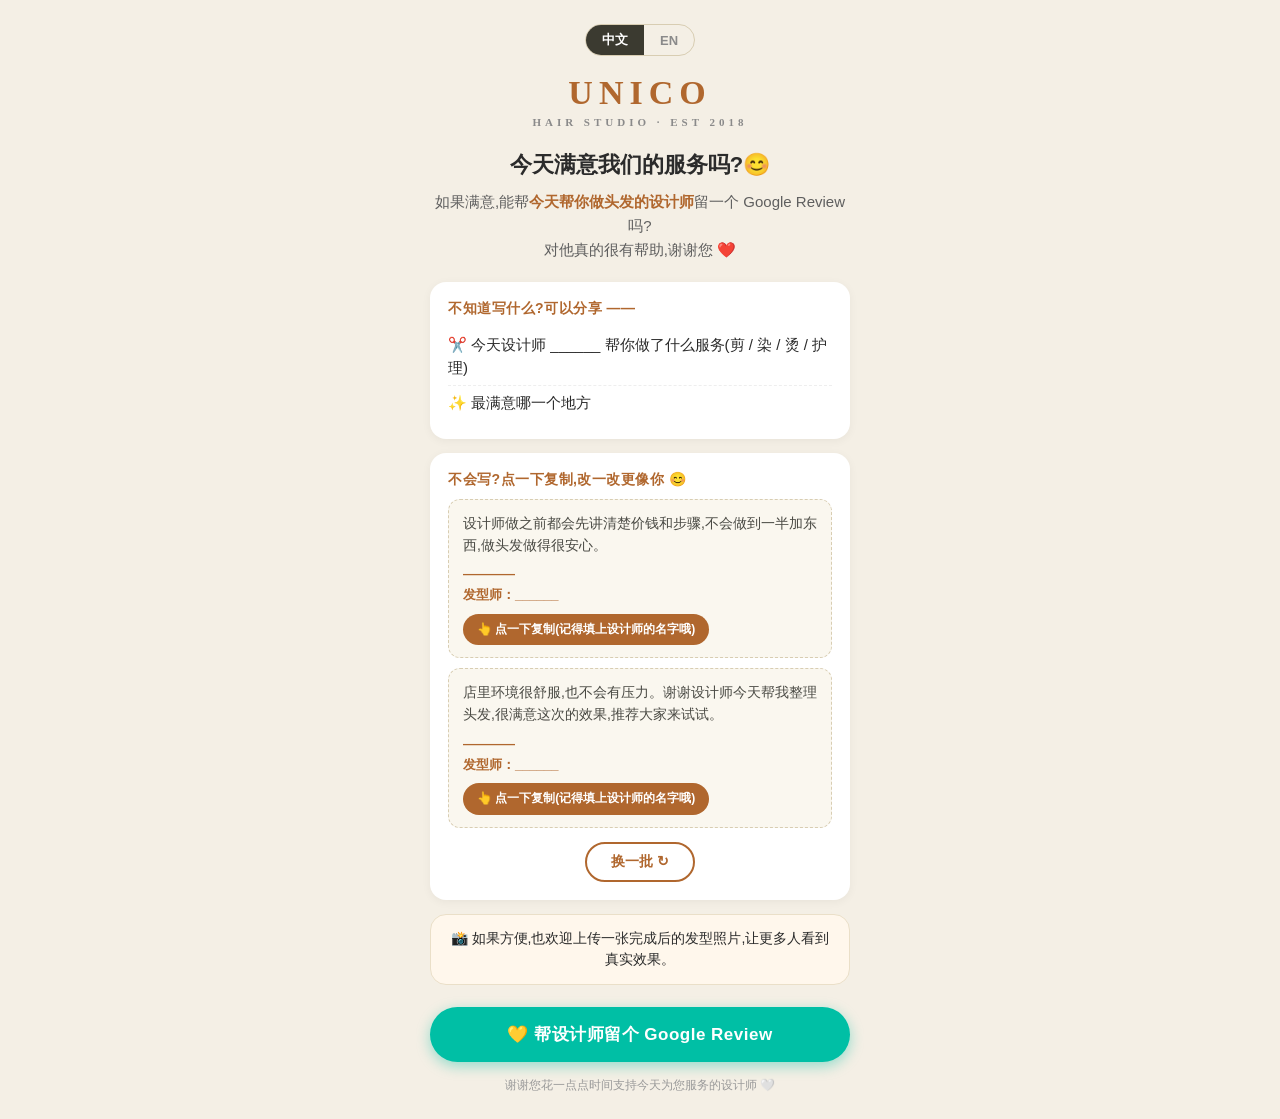
==== commit d14d4cd9: "SEO update: review page" ====
--- a/review/index.html
+++ b/review/index.html
@@ -3,6 +3,7 @@
 <head>
 <meta charset="UTF-8">
 <meta name="viewport" content="width=device-width, initial-scale=1.0">
+<meta name="robots" content="noindex, nofollow">
 <title>UNICO Hair Studio · Google Review 💛</title>
 <!-- Meta Pixel: jiajia / ID 2360374390980430 -->
 <script>
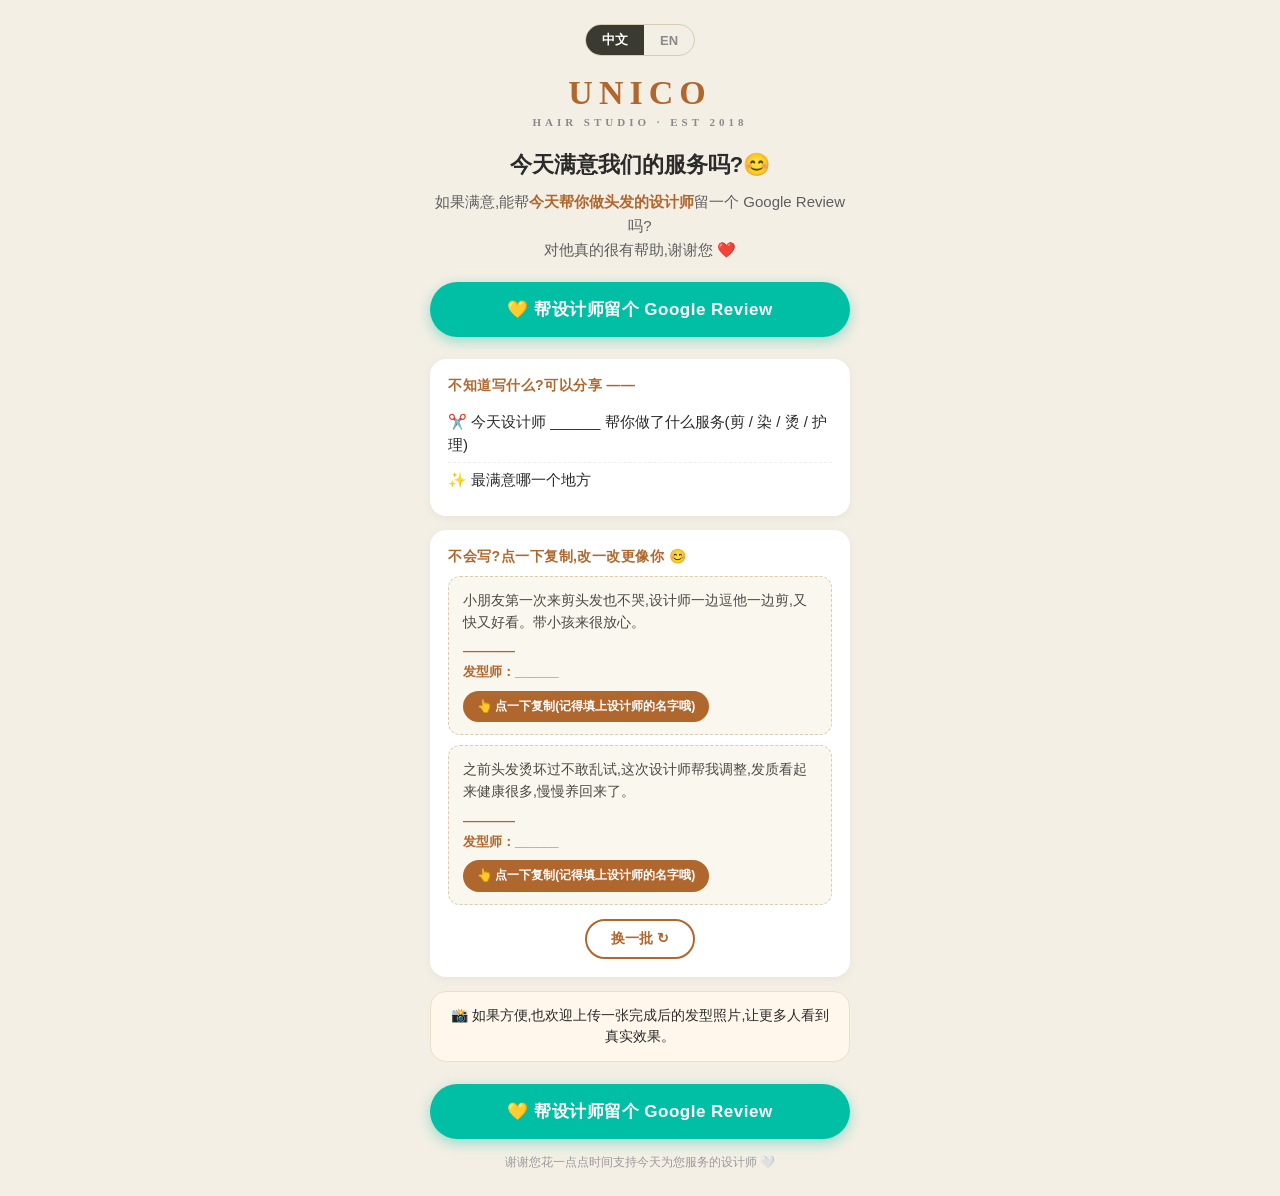
==== commit bc98c2e5: "Add files via upload" ====
--- a/review/index.html
+++ b/review/index.html
@@ -3,7 +3,6 @@
 <head>
 <meta charset="UTF-8">
 <meta name="viewport" content="width=device-width, initial-scale=1.0">
-<meta name="robots" content="noindex, nofollow">
 <title>UNICO Hair Studio · Google Review 💛</title>
 <!-- Meta Pixel: jiajia / ID 2360374390980430 -->
 <script>
@@ -96,6 +95,8 @@
     <h1 id="h1"></h1>
     <p class="sub" id="sub"></p>
 
+    <a class="btn" id="cta" href="https://search.google.com/local/writereview?placeid=ChIJOUSDEetHzDERlM5dplXxUUM" style="margin-bottom:22px"></a>
+
     <div class="tips">
       <h2 id="tips-title"></h2>
       <ul id="tiplist"></ul>
@@ -109,7 +110,7 @@
 
     <div class="photo" id="photo"></div>
 
-    <a class="btn" id="cta" href="https://search.google.com/local/writereview?placeid=ChIJOUSDEetHzDERlM5dplXxUUM"></a>
+    <a class="btn" id="cta2" href="https://search.google.com/local/writereview?placeid=ChIJOUSDEetHzDERlM5dplXxUUM"></a>
 
     <p class="note" id="foot"></p>
   </div>
@@ -216,6 +217,7 @@
   document.getElementById('shuffle').textContent = t.shuffle;
   document.getElementById('photo').textContent = t.photo;
   document.getElementById('cta').textContent = fill(N ? t.cta_n : t.cta_g, t);
+  var c2=document.getElementById('cta2'); if(c2){c2.textContent=document.getElementById('cta').textContent;}
   document.getElementById('foot').textContent = fill(N ? t.foot_n : t.foot_g, t);
   renderSamples();
 }
@@ -261,10 +263,13 @@
 }
 function setLang(l) { LANG = l; render(); }
 render();
-document.getElementById('cta').addEventListener('click',function(){
-  if(typeof fbq==='function'){
-    fbq('trackCustom','ReviewSubmitClick',{source:'review_page'});
-  }
+['cta','cta2'].forEach(function(id){
+  var el=document.getElementById(id); if(!el)return;
+  el.addEventListener('click',function(){
+    if(typeof fbq==='function'){
+      fbq('trackCustom','ReviewSubmitClick',{source:'review_page_'+id});
+    }
+  });
 });
 </script>
 </body>
